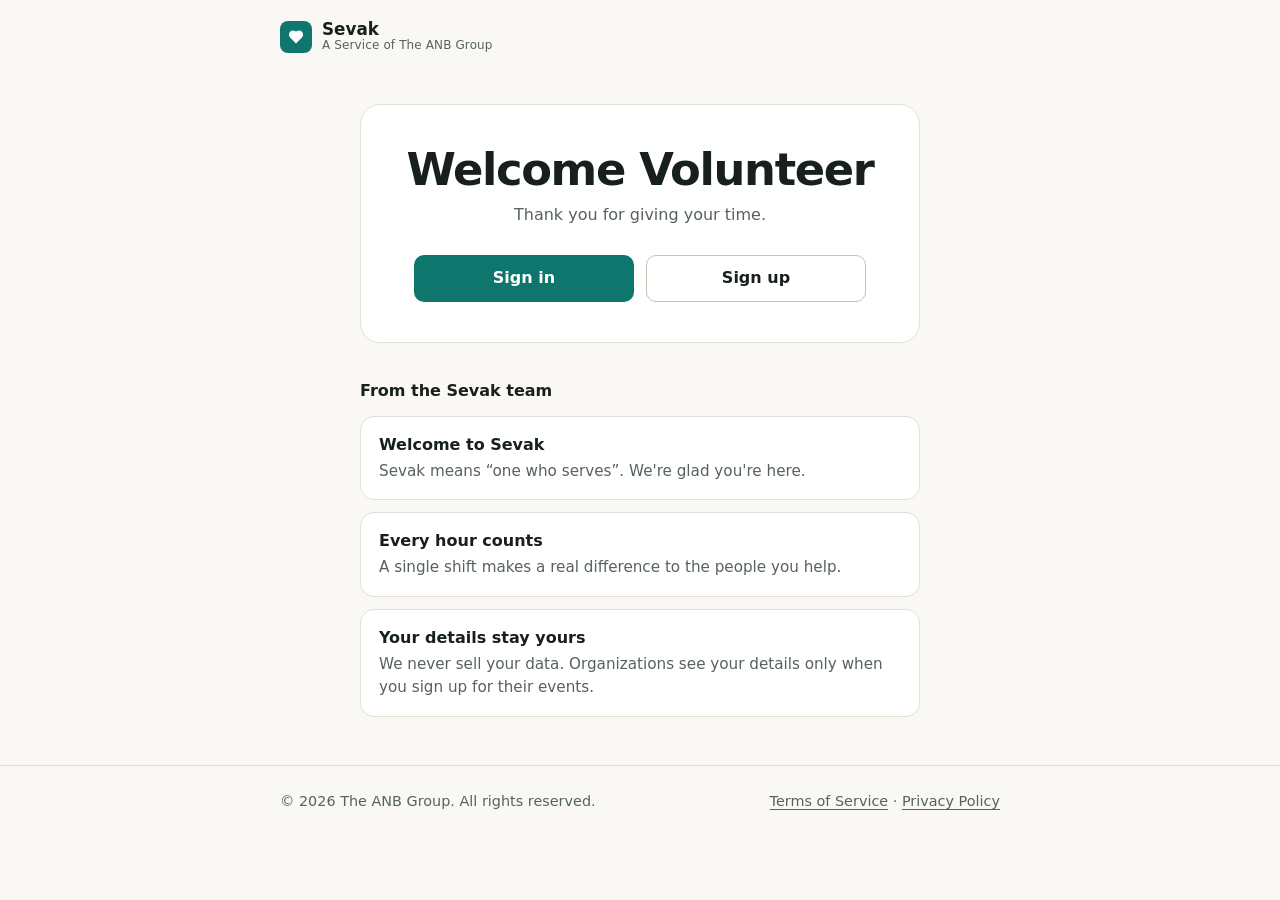
==== index.html @ 50368ede "Replace landing page with a simple Welcome Volunteer page Sign in and Sign up buttons plus a short f" ====
<!doctype html>
<html lang="en">
<head>
  <meta charset="utf-8">
  <meta name="viewport" content="width=device-width, initial-scale=1">
  <title>Sevak · Welcome Volunteer</title>
  <meta name="description" content="Sevak, a service of The ANB Group. Sign in or sign up to volunteer.">
  <meta name="color-scheme" content="light dark">
  <meta property="og:type" content="website">
  <meta property="og:title" content="Sevak · Welcome Volunteer">
  <meta property="og:description" content="Sign in or sign up to volunteer.">
  <link rel="icon" href="data:image/svg+xml,%3Csvg xmlns='http://www.w3.org/2000/svg' viewBox='0 0 24 24'%3E%3Crect width='24' height='24' rx='6' fill='%230f766e'/%3E%3Cg fill='%23fff' transform='translate(12 12) scale(.78) translate(-12 -12.4)'%3E%3Crect x='8' y='9' width='8' height='8' transform='rotate(45 12 13)'/%3E%3Ccircle cx='9.17' cy='10.17' r='4'/%3E%3Ccircle cx='14.83' cy='10.17' r='4'/%3E%3C/g%3E%3C/svg%3E">
  <link rel="stylesheet" href="app/app.css">
  <style>
    .welcome { width: min(560px, 100%); margin: 24px auto 0; }
    .welcome-sign {
      padding: 40px 28px;
      border: 1px solid var(--border);
      border-radius: 20px;
      background: var(--surface);
      text-align: center;
    }
    .welcome-sign h1 { margin: 0 0 8px; font-size: clamp(2rem, 7vw, 2.8rem); letter-spacing: -0.03em; line-height: 1.1; }
    .welcome-sign p { margin: 0 0 28px; color: var(--muted); }
    .welcome-actions { display: flex; flex-wrap: wrap; justify-content: center; gap: 12px; }
    .welcome-actions .btn { flex: 1 1 160px; max-width: 220px; text-decoration: none; }

    .feed { margin: 36px 0 8px; }
    .feed h2 { margin: 0 0 12px; font-size: 1rem; }
    .feed ul { margin: 0; padding: 0; list-style: none; display: grid; gap: 12px; }
    .feed li { padding: 16px 18px; border: 1px solid var(--border); border-radius: 14px; background: var(--surface); }
    .feed strong { display: block; margin-bottom: 2px; }
    .feed p { margin: 0; color: var(--muted); font-size: 0.95rem; }

    @media (max-width: 480px) {
      .welcome { margin-top: 8px; }
      .welcome-sign { padding: 32px 20px; }
      .welcome-actions .btn { max-width: none; }
    }
  </style>
</head>
<body>
  <header class="site-header">
    <div class="container">
      <span class="brand">
        <svg viewBox="0 0 24 24" aria-hidden="true">
          <rect width="24" height="24" rx="6" fill="#0f766e"/>
          <g fill="#fff" transform="translate(12 12) scale(.78) translate(-12 -12.4)">
            <rect x="8" y="9" width="8" height="8" transform="rotate(45 12 13)"/>
            <circle cx="9.17" cy="10.17" r="4"/>
            <circle cx="14.83" cy="10.17" r="4"/>
          </g>
        </svg>
        <span class="brand-text"><span class="brand-name">Sevak</span><span class="brand-tagline">A Service of The ANB Group</span></span>
      </span>
    </div>
  </header>

  <main class="container">
    <div class="welcome">
      <section class="welcome-sign" aria-labelledby="welcome-title">
        <h1 id="welcome-title">Welcome Volunteer</h1>
        <p>Thank you for giving your time.</p>
        <div class="welcome-actions">
          <a class="btn btn-primary" href="app/signin.html">Sign in</a>
          <a class="btn btn-secondary" href="app/profile.html">Sign up</a>
        </div>
      </section>

      <section class="feed" aria-labelledby="feed-title">
        <h2 id="feed-title">From the Sevak team</h2>
        <ul>
          <li>
            <strong>Welcome to Sevak</strong>
            <p>Sevak means “one who serves”. We're glad you're here.</p>
          </li>
          <li>
            <strong>Every hour counts</strong>
            <p>A single shift makes a real difference to the people you help.</p>
          </li>
          <li>
            <strong>Your details stay yours</strong>
            <p>We never sell your data. Organizations see your details only when you sign up for their events.</p>
          </li>
        </ul>
      </section>
    </div>
  </main>

  <footer class="site-footer">
    <div class="container">
      <span>© 2026 The ANB Group. All rights reserved.</span>
      <span><a href="terms.html">Terms of Service</a> · <a href="privacy.html">Privacy Policy</a></span>
    </div>
  </footer>
</body>
</html>
---- app/app.css ----
/* Shared styles for the Sevak front-end prototype. */

:root {
  --bg: #faf8f4;
  --surface: #ffffff;
  --text: #17201e;
  --muted: #56625e;
  --border: #e5e0d6;
  --input-border: #c9c2b5;
  --primary: #0f766e;
  --primary-hover: #0b5f59;
  --on-primary: #ffffff;
  --primary-soft: #e3f2ef;
  --accent: #b45309;
  --accent-soft: #fcefd9;
  --danger: #b42318;
  --danger-soft: #fdecea;
  --focus: rgba(15, 118, 110, 0.35);
  --viz-required: #86b6ef;
  --viz-enrolled: #256abf;
  --status-warning: #fab219;
  --viz-grid: #e1e0d9;
}
@media (prefers-color-scheme: dark) {
  :root:not([data-theme="light"]) {
    --bg: #0e1412;
    --surface: #151d1b;
    --text: #e8eeec;
    --muted: #9fb0ab;
    --border: #26322f;
    --input-border: #3a4844;
    --primary: #2dd4bf;
    --primary-hover: #5eead4;
    --on-primary: #04201d;
    --primary-soft: #12302c;
    --accent: #fbbf24;
    --accent-soft: #2c2312;
    --danger: #f97066;
    --danger-soft: #3a1714;
    --focus: rgba(45, 212, 191, 0.35);
    --viz-required: #184f95;
    --viz-enrolled: #5598e7;
    --status-warning: #fab219;
    --viz-grid: #2c2c2a;
  }
}
:root[data-theme="dark"] {
  --bg: #0e1412;
  --surface: #151d1b;
  --text: #e8eeec;
  --muted: #9fb0ab;
  --border: #26322f;
  --input-border: #3a4844;
  --primary: #2dd4bf;
  --primary-hover: #5eead4;
  --on-primary: #04201d;
  --primary-soft: #12302c;
  --accent: #fbbf24;
  --accent-soft: #2c2312;
  --danger: #f97066;
  --danger-soft: #3a1714;
  --focus: rgba(45, 212, 191, 0.35);
  --viz-required: #184f95;
  --viz-enrolled: #5598e7;
  --status-warning: #fab219;
  --viz-grid: #2c2c2a;
}

*, *::before, *::after { box-sizing: border-box; }

html { -webkit-text-size-adjust: 100%; }

body {
  margin: 0;
  font-family: ui-sans-serif, system-ui, -apple-system, "Segoe UI", Roboto, "Helvetica Neue", Arial, sans-serif;
  line-height: 1.55;
  color: var(--text);
  background: var(--bg);
  -webkit-font-smoothing: antialiased;
}

[hidden] { display: none !important; }

.container { width: min(720px, 100% - 32px); margin-inline: auto; }

/* Header and footer */
.site-header { padding-block: 20px; }
.header-row { display: flex; flex-wrap: wrap; align-items: center; justify-content: space-between; gap: 12px 20px; }
.app-nav { display: flex; flex-wrap: wrap; gap: 4px; }
.app-nav a {
  padding: 8px 12px;
  border-radius: 10px;
  color: var(--muted);
  font-weight: 600;
  font-size: 0.92rem;
  text-decoration: none;
}
.app-nav a:hover { color: var(--text); background: var(--surface); }
.app-nav a[aria-current="page"] { color: var(--primary); background: var(--primary-soft); }
.brand {
  display: inline-flex;
  align-items: center;
  gap: 10px;
  font-weight: 700;
  font-size: 1.05rem;
  color: inherit;
  text-decoration: none;
}
.brand svg { width: 32px; height: 32px; flex: none; }
.brand-text { display: flex; flex-direction: column; line-height: 1.15; }
.brand-name { font-weight: 700; font-size: 1.05rem; }
.brand-tagline { font-weight: 500; font-size: 0.75rem; color: var(--muted); letter-spacing: 0.01em; }

.site-footer {
  margin-top: 48px;
  padding-block: 24px 40px;
  border-top: 1px solid var(--border);
  color: var(--muted);
  font-size: 0.9rem;
}
.site-footer .container { display: flex; flex-wrap: wrap; justify-content: space-between; gap: 8px 24px; }
.site-footer a { color: inherit; text-underline-offset: 3px; }
.site-footer a:hover { color: var(--text); }

a { color: var(--primary); text-underline-offset: 3px; }

/* Page heading */
.page-title { margin: 8px 0 4px; font-size: clamp(1.9rem, 5vw, 2.4rem); letter-spacing: -0.03em; line-height: 1.1; }
.page-intro { margin: 0 0 24px; color: var(--muted); max-width: 60ch; }

/* Notices */
.banner, .notice {
  padding: 12px 16px;
  border-radius: 12px;
  font-size: 0.92rem;
}
.banner { margin-bottom: 20px; background: var(--accent-soft); color: var(--text); }
.banner strong { color: var(--accent); }
.notice { background: var(--primary-soft); }
.notice-warn { background: var(--accent-soft); }
.notice p { margin: 0; }
.notice p + p { margin-top: 8px; }

/* Form sections */
.section {
  margin: 0 0 16px;
  padding: 24px;
  background: var(--surface);
  border: 1px solid var(--border);
  border-radius: 16px;
  min-width: 0;
}
.section > legend, .section-title {
  float: left;
  width: 100%;
  margin: 0 0 4px;
  padding: 0;
  font-size: 1.1rem;
  font-weight: 700;
  letter-spacing: -0.01em;
}
.section > legend + * { clear: both; }
.section-help { margin: 0 0 16px; color: var(--muted); font-size: 0.92rem; }

.grid { display: grid; grid-template-columns: repeat(2, minmax(0, 1fr)); gap: 16px; }
.grid .span-2 { grid-column: 1 / -1; }
.stack { display: grid; gap: 16px; }

.field { display: grid; grid-template-columns: minmax(0, 1fr); gap: 6px; min-width: 0; align-content: start; }
.field label, .label { font-weight: 600; font-size: 0.92rem; }
.optional { font-weight: 400; color: var(--muted); }
.hint { margin: 0; font-size: 0.85rem; color: var(--muted); }
.error { margin: 0; font-size: 0.85rem; color: var(--danger); font-weight: 600; }
.error:empty { display: none; }

input[type="text"], input[type="email"], input[type="tel"], input[type="url"], input[type="date"], select, textarea {
  width: 100%;
  min-height: 44px;
  padding: 10px 12px;
  font: inherit;
  color: var(--text);
  background: var(--surface);
  border: 1px solid var(--input-border);
  border-radius: 10px;
}
input:focus-visible, select:focus-visible, textarea:focus-visible, button:focus-visible, .choice input:focus-visible + span {
  outline: none;
  box-shadow: 0 0 0 3px var(--focus);
  border-color: var(--primary);
}
[aria-invalid="true"] { border-color: var(--danger) !important; }

textarea { min-height: 140px; resize: vertical; line-height: 1.5; }
.field-footer { display: flex; justify-content: space-between; gap: 12px; }
.counter { margin: 0; margin-left: auto; font-size: 0.82rem; color: var(--muted); white-space: nowrap; }

/* International phone numbers */
.phone-group { display: flex; flex-wrap: wrap; gap: 8px; }
.phone-group select { flex: 1 1 12rem; width: auto; min-width: 0; }
.phone-number { flex: 1 1 11rem; display: flex; min-width: 0; }
.phone-prefix {
  display: inline-flex;
  align-items: center;
  padding: 0 10px;
  border: 1px solid var(--input-border);
  border-right: 0;
  border-radius: 10px 0 0 10px;
  background: var(--bg);
  color: var(--muted);
  font-variant-numeric: tabular-nums;
}
.phone-number input { border-radius: 0 10px 10px 0; min-width: 0; }
.whatsapp { display: flex; flex-wrap: wrap; align-items: center; gap: 4px 14px; font-size: 0.88rem; }
.field .whatsapp label { display: inline-flex; align-items: center; gap: 8px; font-weight: 400; font-size: 0.88rem; cursor: pointer; }
.whatsapp input { width: 18px; height: 18px; margin: 0; accent-color: var(--primary); }
.whatsapp a { font-weight: 600; word-break: break-all; }

/* Link that opens what was typed in a URL field */
.open-link { justify-self: start; max-width: 100%; font-size: 0.9rem; font-weight: 600; overflow-wrap: anywhere; }
.open-link::after { content: " ↗"; }

/* Fill-from-website row */
.fill-row { display: flex; flex-wrap: wrap; align-items: center; gap: 8px 12px; }
.btn-small { min-height: 36px; padding: 6px 14px; font-size: 0.9rem; }
.btn-secondary:disabled { opacity: 0.5; cursor: not-allowed; border-color: var(--input-border); }
.filled { box-shadow: 0 0 0 2px var(--accent-soft); border-color: var(--accent) !important; }

/* Radio cards */
.choices { display: grid; grid-template-columns: repeat(2, 1fr); gap: 10px; }
.choices-wide { grid-template-columns: 1fr; }
.choice { position: relative; display: block; cursor: pointer; }
.choice input { position: absolute; opacity: 0; inset: 0; margin: 0; cursor: pointer; }
.choice > span {
  display: block;
  height: 100%;
  padding: 12px 14px;
  border: 1px solid var(--input-border);
  border-radius: 12px;
  background: var(--surface);
}
.choice strong { display: block; font-size: 0.95rem; }
.choice small { display: block; color: var(--muted); font-size: 0.82rem; }
.choice input:focus-visible + span { box-shadow: 0 0 0 3px var(--focus); }
.choice input:checked + span { border-color: var(--primary); background: var(--primary-soft); box-shadow: inset 0 0 0 1px var(--primary); }

/* Buttons */
.btn {
  display: inline-flex;
  align-items: center;
  justify-content: center;
  gap: 8px;
  min-height: 44px;
  padding: 10px 18px;
  font: inherit;
  font-weight: 650;
  border-radius: 10px;
  border: 1px solid transparent;
  cursor: pointer;
}
a.btn { text-decoration: none; }
.btn-primary { background: var(--primary); color: var(--on-primary); }
.btn-primary:hover { background: var(--primary-hover); }
.btn-primary:disabled { opacity: 0.5; cursor: not-allowed; }
.btn-secondary { background: var(--surface); color: var(--text); border-color: var(--input-border); }
.btn-secondary:hover { border-color: var(--primary); }
.btn-link { min-height: 0; padding: 4px 0; background: none; color: var(--primary); text-decoration: underline; text-underline-offset: 3px; }
.btn-danger-link { min-height: 0; padding: 4px 0; background: none; color: var(--danger); text-decoration: underline; text-underline-offset: 3px; }

/* Repeating rows (affiliations) */
.rows { display: grid; gap: 12px; margin-bottom: 12px; }
.row { display: grid; grid-template-columns: 220px 1fr auto; gap: 10px; align-items: end; }
.row .remove { min-height: 44px; }
.row-org { grid-template-columns: 1fr 200px auto; }

/* Team member cards */
.member {
  padding: 16px;
  border: 1px solid var(--border);
  border-radius: 12px;
}
.member-head { display: flex; justify-content: space-between; align-items: center; gap: 12px; margin-bottom: 12px; }
.member-head h3 { margin: 0; font-size: 0.95rem; }

/* Events */
.breadcrumb { margin: 0 0 4px; font-size: 0.92rem; }
.breadcrumb a { text-decoration: none; font-weight: 600; }
.breadcrumb a:hover { text-decoration: underline; }
.summary { margin: 0 0 12px; font-size: 0.9rem; font-weight: 600; color: var(--primary); }
.role-card .grid { margin-bottom: 4px; }
.shifts-title { margin: 16px 0 8px; font-size: 0.85rem; letter-spacing: 0.06em; text-transform: uppercase; color: var(--muted); }
.shift-list { display: grid; gap: 10px; }
.shift-row {
  display: grid;
  grid-template-columns: minmax(9.25rem, 1.2fr) minmax(8.75rem, 1fr) minmax(8.75rem, 1fr) minmax(4rem, 0.6fr) auto;
  gap: 10px;
  align-items: start;
  padding: 12px;
  border-radius: 10px;
  background: var(--bg);
}
.shift-row .remove-shift { margin-top: 27px; min-height: 44px; min-width: 44px; padding: 10px 12px; }
.shift-row .remove-label { display: none; }
.shift-row select { padding-left: 8px; padding-right: 2px; }
input[type="time"], input[type="number"] {
  width: 100%;
  min-height: 44px;
  padding: 10px 6px 10px 10px;
  font: inherit;
  color: var(--text);
  background: var(--surface);
  border: 1px solid var(--input-border);
  border-radius: 10px;
}

.section-head { display: flex; flex-wrap: wrap; justify-content: space-between; align-items: center; gap: 12px; }
.section-head .section-title { float: none; width: auto; margin: 0; }
.event-list { display: grid; gap: 10px; margin: 16px 0 0; padding: 0; list-style: none; }
.event-item {
  display: grid;
  grid-template-columns: minmax(0, 1fr) auto;
  gap: 4px 16px;
  align-items: center;
  padding: 14px 16px;
  border: 1px solid var(--border);
  border-radius: 12px;
}
.event-item h3 { margin: 0; font-size: 1rem; }
.event-item h3 a { color: inherit; text-decoration: none; }
.event-item h3 a:hover { text-decoration: underline; }
.event-meta { margin: 0; font-size: 0.88rem; color: var(--muted); }
.badges { display: flex; flex-wrap: wrap; gap: 6px; }
.badge {
  display: inline-block;
  padding: 2px 10px;
  border-radius: 999px;
  font-size: 0.78rem;
  font-weight: 650;
  background: var(--bg);
  color: var(--muted);
  border: 1px solid var(--border);
}
.badge-published { background: var(--primary-soft); color: var(--primary); border-color: transparent; }
.badge-draft { background: var(--accent-soft); color: var(--accent); border-color: transparent; }
.empty { margin: 16px 0 0; color: var(--muted); }
.main-group {
  margin-top: 16px;
  padding: 16px;
  border: 1px solid var(--border);
  border-radius: 14px;
  background: var(--bg);
}
.main-head { display: flex; flex-wrap: wrap; justify-content: space-between; align-items: center; gap: 8px 12px; }
.main-head h3 { margin: 0; font-size: 1.05rem; }
.main-head h3 a { color: inherit; text-decoration: none; }
.main-head h3 a:hover { text-decoration: underline; }
.sub-list { margin-top: 12px; padding-left: 14px; border-left: 3px solid var(--primary-soft); }
.sub-list .event-item { background: var(--surface); }
.main-group .empty { margin-top: 8px; font-size: 0.9rem; }
.list-heading { margin: 24px 0 0; font-size: 0.85rem; letter-spacing: 0.06em; text-transform: uppercase; color: var(--muted); }

/* Organization switcher */
.org-switcher { display: flex; flex-wrap: wrap; align-items: center; gap: 8px 12px; margin: 0 0 16px; }
.org-switcher label { font-weight: 650; font-size: 0.9rem; color: var(--muted); }
.org-switcher select { width: auto; min-width: 0; max-width: 100%; flex: 0 1 20rem; min-height: 40px; padding: 6px 10px; font-weight: 600; }

/* Organization context header */
.org-context {
  display: grid;
  grid-template-columns: auto minmax(0, 1fr) auto;
  align-items: center;
  gap: 12px 16px;
  margin: 0 0 20px;
  padding: 16px 20px;
  background: var(--surface);
  border: 1px solid var(--border);
  border-radius: 16px;
}
.org-avatar {
  display: grid;
  place-items: center;
  width: 48px;
  height: 48px;
  border-radius: 12px;
  background: var(--primary-soft);
  color: var(--primary);
  font-weight: 800;
  letter-spacing: 0.02em;
}
.org-context-text p { margin: 0; }
.org-eyebrow { font-size: 0.72rem; font-weight: 700; letter-spacing: 0.08em; text-transform: uppercase; color: var(--muted); }
.org-name { font-size: 1.2rem; font-weight: 750; letter-spacing: -0.01em; line-height: 1.25; overflow-wrap: anywhere; }
.org-details { font-size: 0.88rem; color: var(--muted); }
.org-context-side { display: grid; justify-items: end; gap: 6px; }
.org-links { display: flex; flex-wrap: wrap; gap: 4px 14px; font-size: 0.88rem; font-weight: 600; }

/* Tabs */
.sr-only {
  position: absolute;
  width: 1px;
  height: 1px;
  padding: 0;
  margin: -1px;
  overflow: hidden;
  clip: rect(0, 0, 0, 0);
  white-space: nowrap;
  border: 0;
}
.tabs {
  display: flex;
  gap: 4px;
  margin: 0 0 16px;
  padding: 4px;
  overflow-x: auto;
  background: var(--surface);
  border: 1px solid var(--border);
  border-radius: 14px;
  scrollbar-width: thin;
}
.tab {
  position: relative;
  flex: 1 0 auto;
  min-height: 42px;
  padding: 8px 16px;
  font: inherit;
  font-weight: 650;
  font-size: 0.95rem;
  color: var(--muted);
  background: none;
  border: 0;
  border-radius: 10px;
  cursor: pointer;
  white-space: nowrap;
}
.tab:hover { color: var(--text); background: var(--bg); }
.tab[aria-selected="true"] { color: var(--primary); background: var(--primary-soft); }
.tab:focus-visible { outline: none; box-shadow: 0 0 0 3px var(--focus); }
.tab-dot {
  display: none;
  position: absolute;
  top: 8px;
  right: 6px;
  width: 8px;
  height: 8px;
  border-radius: 50%;
  background: var(--danger);
}
.tab.has-error .tab-dot { display: block; }
.tab-panel.is-hidden { display: none; }
.panel-next { display: flex; justify-content: flex-end; margin-top: 20px; }

/* Dashboard */
.filter-row { display: flex; flex-wrap: wrap; gap: 12px 16px; margin: 0 0 16px; }
.filter-row .field { flex: 0 1 14rem; }
.filter-row select { min-height: 40px; padding: 6px 10px; }

.kpi-row { display: grid; grid-template-columns: repeat(4, minmax(0, 1fr)); gap: 12px; margin-bottom: 12px; }
.kpi { padding: 16px; background: var(--surface); border: 1px solid var(--border); border-radius: 14px; }
.kpi-label { margin: 0; font-size: 0.85rem; color: var(--muted); }
.kpi-value { margin: 4px 0 0; font-size: 1.9rem; font-weight: 650; letter-spacing: -0.02em; line-height: 1.1; }

.fill-card { padding: 16px 20px; }
.fill-head { display: flex; flex-wrap: wrap; justify-content: space-between; align-items: baseline; gap: 4px 12px; margin-bottom: 8px; }
.fill-value { margin: 0; font-size: 1.3rem; font-weight: 650; }
.fill-note { font-size: 0.88rem; font-weight: 400; color: var(--muted); }

/* A meter: the track is the number required, the fill the number enrolled.
   Same hue, two steps; 4px rounded data end, square at the baseline, and a
   2px surface gap where the fill meets the track. */
.meter {
  position: relative;
  display: block;
  height: 14px;
  background: var(--viz-required);
  border-radius: 0 4px 4px 0;
  overflow: hidden;
}
.meter-fill {
  display: block;
  height: 100%;
  background: var(--viz-enrolled);
  border-radius: 0 4px 4px 0;
  box-shadow: 2px 0 0 var(--surface);
}
.meter.bar { height: 16px; flex: 1 1 auto; cursor: default; }
.meter.bar:focus-visible { outline: none; box-shadow: 0 0 0 3px var(--focus); }
.meter.bar-small { height: 8px; }

.view-toggle { display: inline-flex; padding: 3px; background: var(--bg); border: 1px solid var(--border); border-radius: 10px; }
.view-btn { min-height: 32px; padding: 4px 12px; font: inherit; font-size: 0.88rem; font-weight: 600; color: var(--muted); background: none; border: 0; border-radius: 8px; cursor: pointer; }
.view-btn[aria-pressed="true"] { color: var(--text); background: var(--surface); box-shadow: 0 1px 2px rgba(0, 0, 0, 0.08); }
.view-btn:focus-visible { outline: none; box-shadow: 0 0 0 3px var(--focus); }

.legend { display: flex; flex-wrap: wrap; gap: 4px 16px; margin: 10px 0 4px; font-size: 0.85rem; color: var(--muted); }
.legend span { display: inline-flex; align-items: center; gap: 6px; }
.swatch { display: inline-block; width: 14px; height: 10px; border-radius: 0 3px 3px 0; }
.swatch-enrolled { background: var(--viz-enrolled); }
.swatch-required { background: var(--viz-required); }

.bars { margin: 8px 0 0; padding: 0; list-style: none; }
.bar-row { padding: 14px 0; border-top: 1px solid var(--viz-grid); }
.bar-row:first-child { border-top: 0; }
.bar-head { display: flex; flex-wrap: wrap; justify-content: space-between; align-items: flex-start; gap: 6px 12px; margin-bottom: 8px; }
.bar-parent { margin: 0; font-size: 0.75rem; font-weight: 700; letter-spacing: 0.06em; text-transform: uppercase; color: var(--muted); }
.bar-title { font-weight: 650; color: var(--text); text-decoration: none; }
.bar-title:hover { text-decoration: underline; }
.bar-line { display: flex; align-items: center; gap: 12px; }
.bar-value { flex: none; min-width: 7.5rem; font-size: 0.88rem; color: var(--text); font-variant-numeric: tabular-nums; }

.status-badge { display: inline-flex; align-items: center; gap: 6px; font-size: 0.82rem; font-weight: 650; color: var(--text); white-space: nowrap; }
.status-icon {
  display: inline-grid;
  place-items: center;
  width: 16px;
  height: 16px;
  border-radius: 50%;
  background: var(--status-warning);
  color: #3a2a00;
  font-size: 0.72rem;
  font-weight: 800;
}

.shift-details { margin-top: 8px; font-size: 0.88rem; }
.shift-details summary { cursor: pointer; color: var(--muted); font-weight: 600; }
.shift-bars { display: grid; gap: 8px; margin: 10px 0 0; padding: 0 0 0 4px; list-style: none; }
.shift-bars li { display: grid; grid-template-columns: minmax(0, 1fr) minmax(6rem, 0.8fr) auto; align-items: center; gap: 12px; }
.shift-label { color: var(--muted); overflow-wrap: anywhere; }
.shift-bars .bar-value { min-width: 3.5rem; text-align: right; }

.chart-card { position: relative; }
.tooltip {
  position: absolute;
  z-index: 5;
  display: grid;
  gap: 2px;
  padding: 8px 10px;
  max-width: 16rem;
  font-size: 0.85rem;
  color: var(--text);
  background: var(--surface);
  border: 1px solid var(--border);
  border-radius: 10px;
  box-shadow: 0 6px 20px rgba(0, 0, 0, 0.15);
  pointer-events: none;
}
.tooltip strong { font-size: 0.95rem; }
.tooltip span { color: var(--muted); }

.table-wrap { overflow-x: auto; margin-top: 8px; }
.data-table { width: 100%; border-collapse: collapse; font-size: 0.92rem; }
.data-table th, .data-table td { padding: 10px 8px; text-align: left; border-bottom: 1px solid var(--viz-grid); }
.data-table thead th { font-size: 0.8rem; color: var(--muted); font-weight: 650; }
.data-table tbody th { font-weight: 600; }
.data-table .num { text-align: right; font-variant-numeric: tabular-nums; white-space: nowrap; }

.sample-card { border-style: dashed; }

/* Volunteer sign-up */
.volunteer-link-row { display: flex; flex-wrap: wrap; align-items: baseline; gap: 4px 10px; margin: 0 0 12px; font-weight: 600; }
.volunteer-link-row .hint { font-weight: 400; }
.host-line { display: flex; flex-wrap: wrap; align-items: center; gap: 6px; margin: 8px 0 4px; color: var(--muted); }
.host-line strong { color: var(--text); }
.event-facts { display: grid; gap: 4px; margin: 4px 0 12px; padding: 0; list-style: none; color: var(--text); }
.event-facts li::before { content: "·"; margin-right: 8px; color: var(--muted); }
.event-description { margin: 0 0 20px; max-width: 65ch; white-space: pre-line; }
.day-group + .day-group { margin-top: 18px; }
.day-title { margin: 0 0 8px; font-size: 0.85rem; letter-spacing: 0.06em; text-transform: uppercase; color: var(--muted); }
.shift-choices { display: grid; gap: 8px; margin: 0; padding: 0; list-style: none; }
.shift-choice {
  display: grid;
  grid-template-columns: 22px minmax(0, 1fr) auto;
  align-items: start;
  gap: 12px;
  padding: 12px 14px;
  border: 1px solid var(--input-border);
  border-radius: 12px;
  cursor: pointer;
}
.shift-choice input { width: 20px; height: 20px; margin: 2px 0 0; accent-color: var(--primary); }
.shift-choice:has(input:checked) { border-color: var(--primary); background: var(--primary-soft); box-shadow: inset 0 0 0 1px var(--primary); }
.shift-choice:has(input:focus-visible) { box-shadow: 0 0 0 3px var(--focus); }
.shift-choice.is-full { cursor: not-allowed; opacity: 0.6; }
.shift-choice-text { display: grid; gap: 2px; }
.shift-choice-text strong { font-size: 0.98rem; }
.shift-time { font-size: 0.9rem; color: var(--text); }
.shift-desc { font-size: 0.85rem; color: var(--muted); }
.spots { font-size: 0.85rem; font-weight: 600; color: var(--muted); white-space: nowrap; }
.shift-choice:has(input:checked) .spots { color: var(--primary); }
#overlap-warning { margin-top: 12px; }

.confirm-head { display: flex; align-items: flex-start; gap: 16px; margin: 8px 0 20px; }
.confirm-icon {
  flex: none;
  display: grid;
  place-items: center;
  width: 48px;
  height: 48px;
  margin-top: 8px;
  border-radius: 50%;
  background: var(--primary);
  color: var(--on-primary);
  font-size: 1.5rem;
  font-weight: 800;
}
.my-shifts { display: grid; gap: 8px; margin: 0; padding: 0; list-style: none; }
.my-shift { display: flex; justify-content: space-between; align-items: center; gap: 12px; padding: 12px 14px; border: 1px solid var(--border); border-radius: 12px; }
.my-shift div { display: grid; gap: 2px; }
.my-shift.is-cancelled strong { text-decoration: line-through; color: var(--muted); }
.event-list .list-heading { display: grid; gap: 2px; margin-top: 20px; }
.event-list .list-heading .hint { text-transform: none; letter-spacing: 0; font-weight: 400; }

/* Save bar */
.save-bar {
  position: sticky;
  bottom: 0;
  display: flex;
  flex-wrap: wrap;
  align-items: center;
  justify-content: space-between;
  gap: 12px;
  margin-top: 8px;
  padding: 14px 0;
  background: var(--bg);
  border-top: 1px solid var(--border);
}
.status { margin: 0; font-size: 0.92rem; color: var(--primary); font-weight: 600; }

/* Shift rows need about 760px for one line; stack them below that. */
@media (max-width: 760px) {
  .shift-row { grid-template-columns: repeat(2, minmax(0, 1fr)); padding: 10px; gap: 8px; }
  .shift-row .field:first-child { grid-column: 1 / -1; }
  .shift-row input[type="time"] { padding-left: 8px; padding-right: 4px; }
  .shift-row .remove-shift { margin-top: 27px; }
  .shift-row .remove-shift span:first-child { display: none; }
  .shift-row .remove-label { display: inline; }
}

@media (max-width: 600px) {
  .section { padding: 20px 16px; }
  .grid, .choices { grid-template-columns: minmax(0, 1fr); }
  .grid .span-2 { grid-column: auto; }
  .row { grid-template-columns: 1fr; }
  .event-item { grid-template-columns: minmax(0, 1fr); }
  .app-nav { gap: 0; flex: 1 1 100%; flex-wrap: nowrap; }
  .app-nav a { padding: 6px 6px; font-size: 0.84rem; white-space: nowrap; }
  .kpi-row { grid-template-columns: repeat(2, minmax(0, 1fr)); }
  .shift-choice { grid-template-columns: 22px minmax(0, 1fr); }
  .shift-choice .spots { grid-column: 2; }
  .kpi-value { font-size: 1.6rem; }
  .bar-value { min-width: 0; }
  .shift-bars li { grid-template-columns: minmax(0, 1fr) auto; }
  .shift-bars .meter { grid-column: 1 / -1; grid-row: 2; }
  .tab { flex: 1 1 auto; padding: 8px 5px; font-size: 0.84rem; }
  .tabs { gap: 0; padding: 3px; }
  .org-context { grid-template-columns: auto minmax(0, 1fr); }
  .org-context-side { grid-column: 1 / -1; justify-items: start; }
}

/* Very narrow phones: one shift field per line so times aren't cut off. */
@media (max-width: 360px) {
  .shift-row { grid-template-columns: minmax(0, 1fr); }
  .shift-row .remove-shift { margin-top: 0; }
}

/* Very narrow phones: let the header menu wrap rather than overflow. */
@media (max-width: 365px) {
  .app-nav { flex-wrap: wrap; }
}
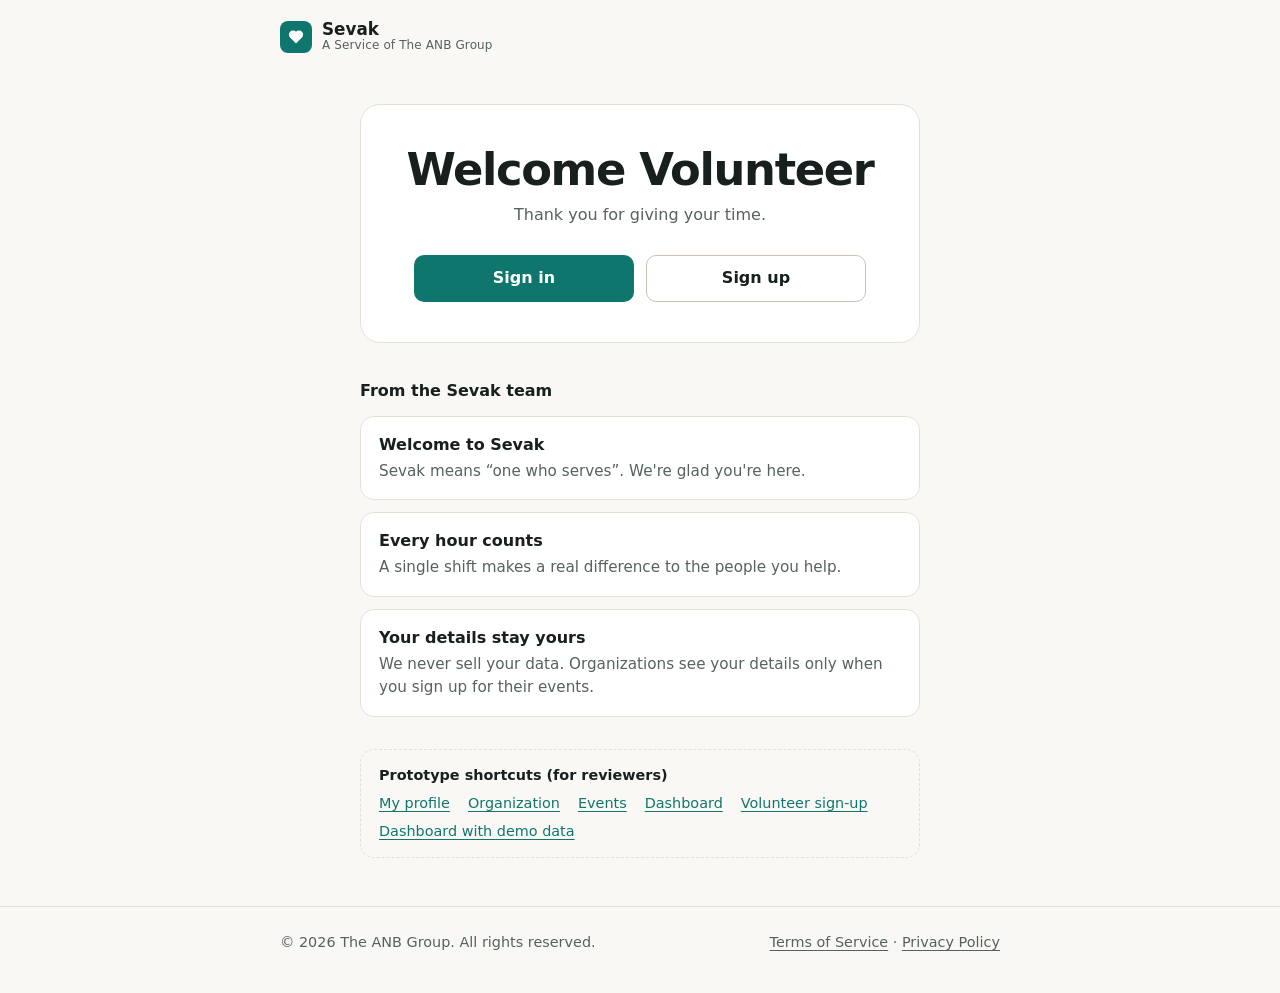
==== commit 61df78b0: "Add prototype shortcuts to the landing page for reviewers Co-Authored-By: Claude Opus 5.5 <noreply@a" ====
--- a/index.html
+++ b/index.html
@@ -31,6 +31,11 @@
     .feed li { padding: 16px 18px; border: 1px solid var(--border); border-radius: 14px; background: var(--surface); }
     .feed strong { display: block; margin-bottom: 2px; }
     .feed p { margin: 0; color: var(--muted); font-size: 0.95rem; }
+
+    .shortcuts { margin: 32px 0 8px; padding: 14px 18px; border: 1px dashed var(--border); border-radius: 14px; font-size: 0.9rem; color: var(--muted); }
+    .shortcuts h2 { margin: 0 0 6px; font-size: 0.9rem; color: var(--text); }
+    .shortcuts ul { margin: 0; padding: 0; list-style: none; display: flex; flex-wrap: wrap; gap: 6px 18px; }
+    .shortcuts a { color: var(--primary); text-underline-offset: 3px; }
 
     @media (max-width: 480px) {
       .welcome { margin-top: 8px; }
@@ -84,6 +89,17 @@
           </li>
         </ul>
       </section>
+      <nav class="shortcuts" aria-labelledby="shortcuts-title">
+        <h2 id="shortcuts-title">Prototype shortcuts (for reviewers)</h2>
+        <ul>
+          <li><a href="app/profile.html">My profile</a></li>
+          <li><a href="app/organization.html">Organization</a></li>
+          <li><a href="app/events.html">Events</a></li>
+          <li><a href="app/dashboard.html">Dashboard</a></li>
+          <li><a href="app/signup.html">Volunteer sign-up</a></li>
+          <li><a href="app/dashboard.html?demo=1">Dashboard with demo data</a></li>
+        </ul>
+      </nav>
     </div>
   </main>
 
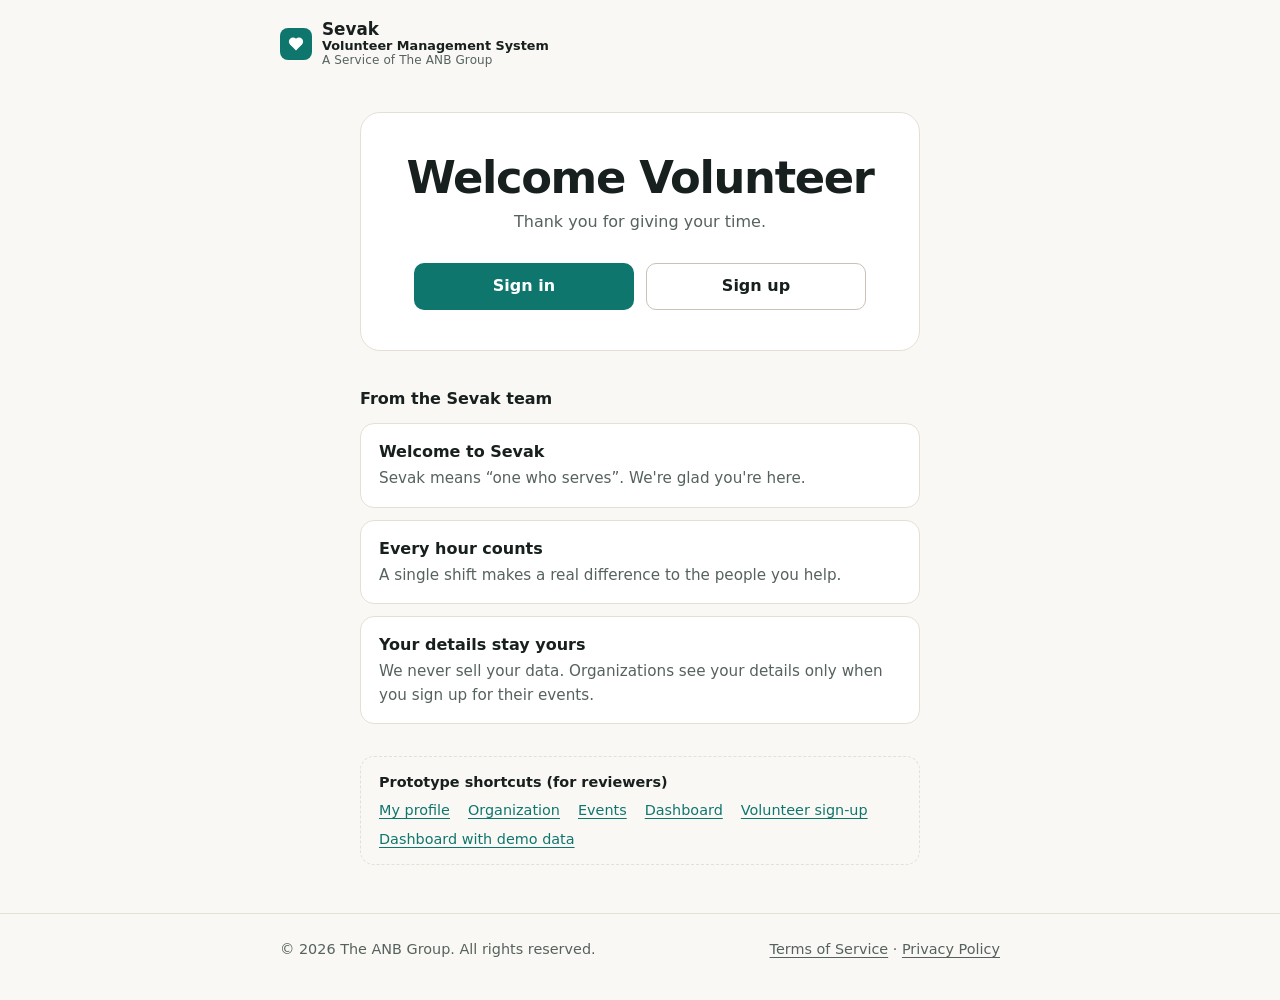
==== commit 446f4719: "Add "Volunteer Management System" under the Sevak title on every page Co-Authored-By: Claude Opus 5." ====
--- a/index.html
+++ b/index.html
@@ -56,7 +56,7 @@
             <circle cx="14.83" cy="10.17" r="4"/>
           </g>
         </svg>
-        <span class="brand-text"><span class="brand-name">Sevak</span><span class="brand-tagline">A Service of The ANB Group</span></span>
+        <span class="brand-text"><span class="brand-name">Sevak</span><span class="brand-subtitle">Volunteer Management System</span><span class="brand-tagline">A Service of The ANB Group</span></span>
       </span>
     </div>
   </header>
--- a/app/app.css
+++ b/app/app.css
@@ -109,6 +109,7 @@
 .brand svg { width: 32px; height: 32px; flex: none; }
 .brand-text { display: flex; flex-direction: column; line-height: 1.15; }
 .brand-name { font-weight: 700; font-size: 1.05rem; }
+.brand-subtitle { font-weight: 600; font-size: 0.8rem; }
 .brand-tagline { font-weight: 500; font-size: 0.75rem; color: var(--muted); letter-spacing: 0.01em; }
 
 .site-footer {
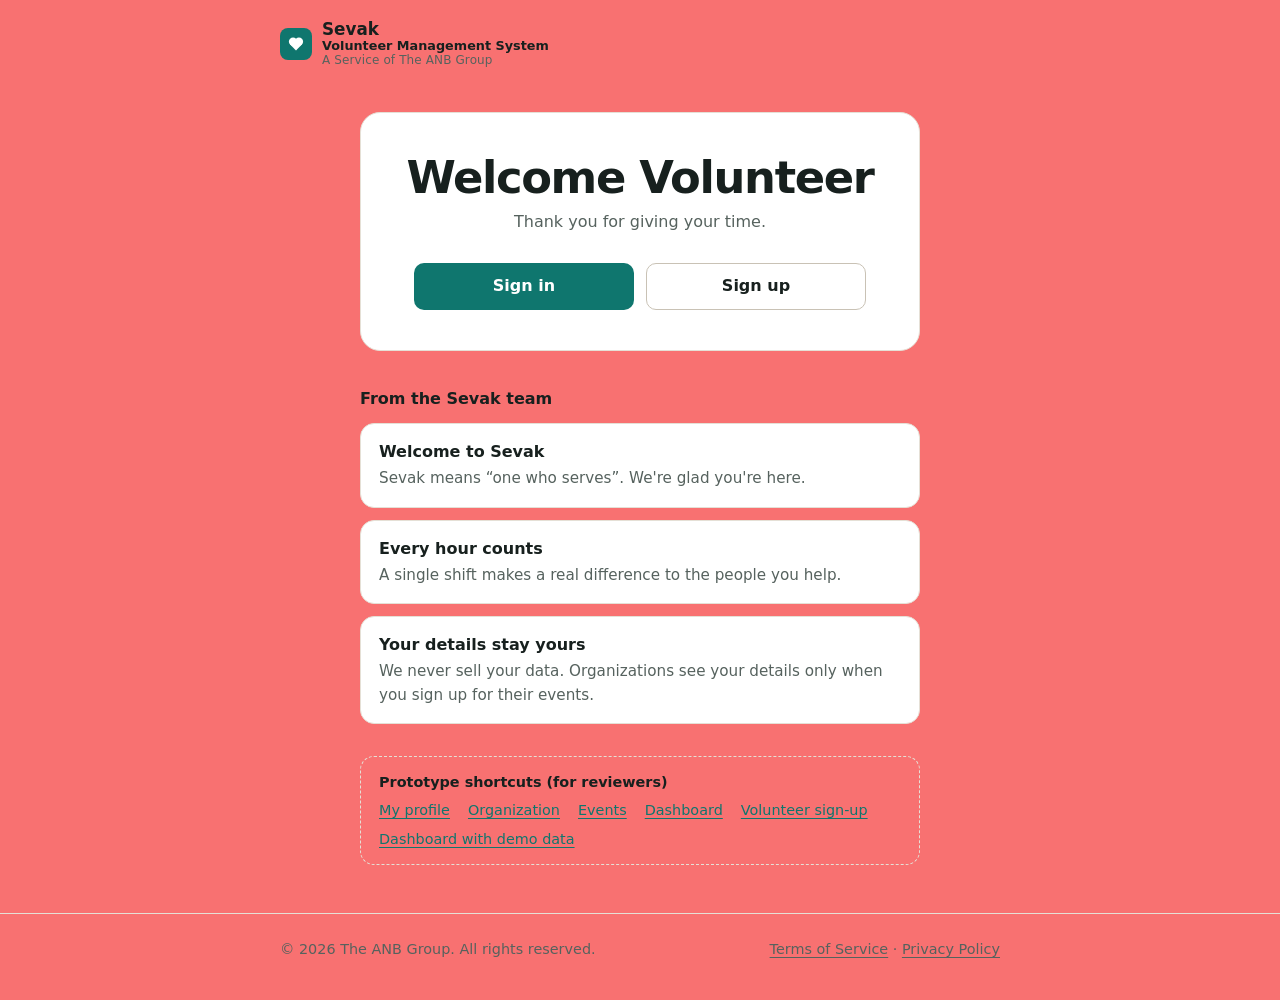
==== commit 08fc2bfd: "Limit the red background to the home page Reverts the shared --page-bg change in app.css, privacy.ht" ====
--- a/index.html
+++ b/index.html
@@ -10,8 +10,26 @@
   <meta property="og:title" content="Sevak · Welcome Volunteer">
   <meta property="og:description" content="Sign in or sign up to volunteer.">
   <link rel="icon" href="data:image/svg+xml,%3Csvg xmlns='http://www.w3.org/2000/svg' viewBox='0 0 24 24'%3E%3Crect width='24' height='24' rx='6' fill='%230f766e'/%3E%3Cg fill='%23fff' transform='translate(12 12) scale(.78) translate(-12 -12.4)'%3E%3Crect x='8' y='9' width='8' height='8' transform='rotate(45 12 13)'/%3E%3Ccircle cx='9.17' cy='10.17' r='4'/%3E%3Ccircle cx='14.83' cy='10.17' r='4'/%3E%3C/g%3E%3C/svg%3E">
+  <script>
+    // Registered and signed in (a profile saved in this browser, and not
+    // signed out): go straight to the volunteer opportunities.
+    (function () {
+      try {
+        var p = JSON.parse(localStorage.getItem("sevak.profile.v1") || "null");
+        var signedOut = localStorage.getItem("sevak.signedOut.v1") === "true";
+        if (p && p.email && !signedOut) location.replace("app/signup.html");
+      } catch (e) { /* storage blocked: show the welcome page */ }
+    })();
+  </script>
   <link rel="stylesheet" href="app/app.css">
   <style>
+    :root { --page-bg: #f87171; }
+    @media (prefers-color-scheme: dark) {
+      :root:not([data-theme="light"]) { --page-bg: #7f1d1d; }
+    }
+    :root[data-theme="dark"] { --page-bg: #7f1d1d; }
+    body { background: var(--page-bg); }
+
     .welcome { width: min(560px, 100%); margin: 24px auto 0; }
     .welcome-sign {
       padding: 40px 28px;
--- a/app/app.css
+++ b/app/app.css
@@ -86,7 +86,10 @@
 /* Header and footer */
 .site-header { padding-block: 20px; }
 .header-row { display: flex; flex-wrap: wrap; align-items: center; justify-content: space-between; gap: 12px 20px; }
-.app-nav { display: flex; flex-wrap: wrap; gap: 4px; }
+.app-nav { display: flex; flex-wrap: wrap; align-items: center; gap: 4px 12px; }
+.nav-group { display: flex; align-items: center; gap: 4px; }
+.nav-manage { padding-left: 12px; border-left: 1px solid var(--border); }
+.nav-label { margin-right: 2px; font-size: 0.72rem; font-weight: 700; letter-spacing: 0.06em; text-transform: uppercase; color: var(--muted); }
 .app-nav a {
   padding: 8px 12px;
   border-radius: 10px;
@@ -135,7 +138,11 @@
   border-radius: 12px;
   font-size: 0.92rem;
 }
-.banner { margin-bottom: 20px; background: var(--accent-soft); color: var(--text); }
+.banner { position: relative; margin-bottom: 20px; padding-right: 48px; background: var(--accent-soft); color: var(--text); }
+.banner[hidden] { display: none; }
+.banner-close { position: absolute; top: 50%; right: 8px; transform: translateY(-50%); width: 32px; height: 32px; border: 0; border-radius: 8px; background: none; color: var(--muted); font: inherit; cursor: pointer; }
+.banner-close:hover { background: var(--surface); color: var(--text); }
+.banner-close:focus-visible { outline: none; box-shadow: 0 0 0 3px var(--focus); }
 .banner strong { color: var(--accent); }
 .notice { background: var(--primary-soft); }
 .notice-warn { background: var(--accent-soft); }
@@ -342,6 +349,11 @@
 }
 .badge-published { background: var(--primary-soft); color: var(--primary); border-color: transparent; }
 .badge-draft { background: var(--accent-soft); color: var(--accent); border-color: transparent; }
+.badge-inactive { background: transparent; color: var(--muted); border-style: dashed; }
+.event-item.is-inactive h3 a { color: var(--muted); }
+.show-inactive { display: inline-flex; align-items: center; gap: 8px; margin-top: 12px; font-size: 0.9rem; color: var(--muted); cursor: pointer; }
+.show-inactive input { width: 18px; height: 18px; accent-color: var(--primary); }
+.inactive-note .btn { margin-top: 4px; }
 .empty { margin: 16px 0 0; color: var(--muted); }
 .main-group {
   margin-top: 16px;
@@ -609,6 +621,260 @@
 .event-list .list-heading { display: grid; gap: 2px; margin-top: 20px; }
 .event-list .list-heading .hint { text-transform: none; letter-spacing: 0; font-weight: 400; }
 
+/* Profile photo */
+.photo-field { position: relative; display: flex; flex-wrap: wrap; align-items: center; gap: 16px 20px; margin: 0 0 20px; padding: 16px; border: 1px dashed var(--input-border); border-radius: 14px; }
+.photo-field.is-dragover { border-color: var(--primary); background: var(--primary-soft); }
+.photo-frame { flex: none; width: 104px; height: 104px; border-radius: 50%; overflow: hidden; background: var(--primary-soft); color: var(--primary); display: grid; place-items: center; }
+.photo-img { width: 100%; height: 100%; object-fit: cover; }
+.photo-img[hidden], .photo-placeholder[hidden] { display: none; }
+.photo-placeholder svg { width: 56px; height: 56px; }
+.photo-body { flex: 1 1 240px; min-width: 0; display: grid; gap: 6px; }
+.photo-body .label { margin: 0; }
+.photo-buttons { display: flex; flex-wrap: wrap; align-items: center; gap: 8px 12px; margin-top: 4px; }
+.photo-status:empty { display: none; }
+.photo-drop-hint { position: absolute; inset: 0; display: none; place-items: center; border-radius: 14px; background: color-mix(in srgb, var(--primary-soft) 92%, transparent); color: var(--primary); font-weight: 700; pointer-events: none; }
+.photo-field.is-dragover .photo-drop-hint { display: grid; }
+
+.camera-dialog { width: min(440px, calc(100% - 32px)); padding: 20px; border: 1px solid var(--border); border-radius: 18px; background: var(--surface); color: var(--text); }
+.camera-dialog::backdrop { background: rgba(0, 0, 0, 0.55); }
+.camera-title { margin: 0 0 12px; font-size: 1.15rem; }
+.camera-frame { position: relative; aspect-ratio: 1; overflow: hidden; border-radius: 14px; background: #111; }
+.camera-video { width: 100%; height: 100%; object-fit: cover; transform: scaleX(-1); }
+.camera-guide { position: absolute; inset: 12%; border: 2px solid rgba(255, 255, 255, 0.7); border-radius: 50%; pointer-events: none; }
+.camera-message { position: absolute; inset: auto 12px 12px; margin: 0; padding: 8px 12px; border-radius: 10px; background: rgba(0, 0, 0, 0.7); color: #fff; font-size: 0.9rem; }
+.camera-message[hidden] { display: none; }
+.camera-actions { display: flex; flex-wrap: wrap; justify-content: flex-end; gap: 10px; margin-top: 16px; }
+
+@media (max-width: 480px) {
+  .photo-field { justify-content: center; text-align: center; }
+  .photo-buttons { justify-content: center; }
+  .camera-actions .btn { flex: 1 1 auto; }
+}
+
+/* Signed-in line on the volunteer pages */
+.signed-in { margin: 0 0 12px; font-size: 0.9rem; color: var(--muted); }
+.signed-in strong { color: var(--text); }
+.signed-in a { color: var(--primary); text-underline-offset: 3px; }
+.signed-in .btn-link { font: inherit; padding: 0; border: 0; cursor: pointer; }
+
+/* Volunteer opportunities: tabs, filter and my sign-ups */
+.tab-count { font-weight: 600; }
+.opp-filter { display: flex; flex-wrap: wrap; gap: 8px; margin: 0 0 12px; padding: 0; border: 0; min-width: 0; }
+.filter-chip { position: relative; cursor: pointer; }
+.filter-chip input { position: absolute; opacity: 0; inset: 0; margin: 0; cursor: pointer; }
+.filter-chip > span { display: inline-flex; align-items: center; gap: 4px; min-height: 40px; padding: 8px 14px; border: 1px solid var(--input-border); border-radius: 999px; background: var(--surface); font-weight: 600; font-size: 0.92rem; }
+.filter-chip .chip-count { font-weight: 400; color: var(--muted); }
+.filter-chip input:checked + span { border-color: var(--primary); background: var(--primary-soft); color: var(--primary); box-shadow: inset 0 0 0 1px var(--primary); }
+.filter-chip input:checked + span .chip-count { color: inherit; }
+.filter-chip input:focus-visible + span { box-shadow: 0 0 0 3px var(--focus); }
+.near-row { display: grid; gap: 6px; max-width: 420px; margin: 0 0 12px; }
+.near-row label { font-weight: 600; font-size: 0.92rem; }
+.empty-state p { margin: 0; }
+.empty-state p + p { margin-top: 8px; }
+.mine-heading { margin: 20px 0 8px; font-size: 0.85rem; text-transform: uppercase; letter-spacing: 0.06em; color: var(--muted); }
+#mine-groups > .mine-heading:first-child { margin-top: 4px; }
+.signup-shifts { display: grid; gap: 8px; margin: 8px 0 0; padding: 0; list-style: none; font-size: 0.92rem; }
+.my-signup.is-cancelled .signup-shifts { display: block; padding-left: 18px; list-style: disc; }
+
+/* Hours on My sign-ups */
+.signup-shift { padding-top: 8px; border-top: 1px dashed var(--border); }
+.signup-shift:first-child { padding-top: 0; border-top: 0; }
+.signup-shift:focus { outline: none; }
+.signup-shift:focus-visible { box-shadow: 0 0 0 3px var(--focus); border-radius: 6px; }
+.signup-shift-label { display: block; }
+.hours-row { display: flex; flex-wrap: wrap; align-items: center; gap: 6px 12px; margin-top: 6px; }
+.hours-row[hidden] { display: none; }
+.hours-row .btn-link { min-height: 32px; padding: 4px 0; font-size: 0.9rem; }
+.hours-ask { color: var(--accent); font-weight: 600; }
+.hours-done strong { color: var(--primary); }
+.hours-form { display: grid; gap: 10px; margin-top: 10px; padding: 12px; border: 1px solid var(--border); border-radius: 12px; background: var(--bg); }
+.hours-mode { display: flex; flex-wrap: wrap; gap: 8px; min-width: 0; margin: 0; padding: 0; border: 0; }
+.hours-mode legend { margin: 0 0 6px; padding: 0; font-size: 0.9rem; font-weight: 600; }
+.hours-fields { display: grid; grid-template-columns: repeat(2, minmax(0, 150px)); gap: 10px; }
+.hours-fields[hidden] { display: none; }
+.hours-error:empty { display: none; }
+.hours-actions { display: flex; flex-wrap: wrap; justify-content: flex-end; gap: 8px; }
+.hours-summary { display: flex; flex-wrap: wrap; align-items: baseline; justify-content: space-between; gap: 4px 16px; margin: 4px 0 8px; padding: 14px 16px; border: 1px solid var(--border); border-radius: 14px; background: var(--surface); }
+.hours-summary[hidden] { display: none; }
+.hours-total { display: flex; align-items: baseline; gap: 10px; margin: 0; }
+.hours-total-label { font-size: 0.8rem; font-weight: 700; letter-spacing: 0.05em; text-transform: uppercase; color: var(--muted); }
+.hours-total-value { font-size: 1.5rem; color: var(--primary); }
+.hours-sub { margin: 0; font-size: 0.9rem; color: var(--muted); }
+#mine-status:empty { display: none; }
+#mine-status { margin: 8px 0 0; }
+.signup-manage { display: inline-block; margin-top: 8px; font-size: 0.9rem; font-weight: 600; color: var(--primary); text-underline-offset: 3px; }
+.my-signup.is-cancelled h3, .my-signup.is-cancelled .signup-shifts { color: var(--muted); }
+.my-signup.is-cancelled .signup-shifts { text-decoration: line-through; }
+
+/* Way in to the Manage pages, team list on My profile */
+.way-in-doors { display: grid; grid-template-columns: repeat(2, minmax(0, 1fr)); gap: 16px; margin-top: 8px; }
+.way-in-door { margin: 0; display: grid; align-content: start; gap: 4px; }
+.way-in-door .section-title { float: none; }
+.way-in-door .btn { justify-self: start; margin-top: 4px; }
+.way-in-back { margin: 20px 0 0; }
+.way-in-back a, .team-doors a { color: var(--primary); text-underline-offset: 3px; }
+.team-notice { display: flex; flex-wrap: wrap; align-items: center; justify-content: space-between; gap: 8px 16px; margin-bottom: 16px; }
+.team-notice a { color: var(--primary); font-weight: 600; text-underline-offset: 3px; }
+.preview-note { display: inline; }
+.subhead { margin: 20px 0 8px; font-size: 1rem; }
+.team-list { display: grid; gap: 8px; margin: 0; padding: 0; list-style: none; }
+.team-list[hidden] { display: none; }
+.team-item { display: flex; flex-wrap: wrap; align-items: center; gap: 8px 14px; padding: 10px 14px; border: 1px solid var(--border); border-radius: 12px; }
+.team-item strong { flex: 1 1 auto; min-width: 0; overflow-wrap: anywhere; }
+.team-item a { color: var(--primary); font-weight: 600; text-underline-offset: 3px; }
+.team-doors { display: grid; gap: 6px; margin-top: 14px; }
+.team-doors p { margin: 0; }
+@media (max-width: 600px) {
+  .way-in-doors { grid-template-columns: minmax(0, 1fr); }
+}
+
+.account-line { margin: -12px 0 20px; font-size: 0.9rem; color: var(--muted); }
+.account-line strong { color: var(--text); }
+.account-line .btn-link { font: inherit; padding: 0; border: 0; cursor: pointer; }
+
+/* Volunteer pages: opportunities list */
+.back-link { display: inline-flex; align-items: center; min-height: 36px; margin: 0 0 8px; padding: 0; border: 0; background: none; font: inherit; font-weight: 600; font-size: 0.95rem; color: var(--primary); text-decoration: none; cursor: pointer; }
+.back-link:hover { text-decoration: underline; text-underline-offset: 3px; }
+.back-link:focus-visible { outline: none; box-shadow: 0 0 0 3px var(--focus); border-radius: 6px; }
+.opp-group { margin: 22px 0 8px; font-size: 0.8rem; font-weight: 700; letter-spacing: 0.06em; text-transform: uppercase; color: var(--muted); }
+.opp-group-hint { margin: -4px 0 8px; }
+.opp-list { display: grid; gap: 8px; margin: 0; padding: 0; list-style: none; }
+.opp-row { display: flex; align-items: center; justify-content: space-between; gap: 12px; padding: 12px 16px; border: 1px solid var(--border); border-radius: 12px; background: var(--surface); color: var(--text); text-decoration: none; }
+.opp-row:hover { border-color: var(--primary); }
+.opp-row:focus-visible { outline: none; box-shadow: 0 0 0 3px var(--focus); }
+.opp-text { min-width: 0; display: grid; gap: 2px; }
+.opp-title { margin: 0; font-size: 1rem; font-weight: 700; }
+.opp-meta, .opp-org { margin: 0; font-size: 0.88rem; color: var(--muted); }
+.opp-org { font-size: 0.8rem; }
+.opp-spots { flex: none; font-size: 0.85rem; font-weight: 700; color: var(--primary); white-space: nowrap; }
+.opp-spots.is-full { color: var(--muted); }
+
+/* Volunteer pages: one event */
+.event-head { margin-bottom: 8px; }
+.event-host { display: flex; flex-wrap: wrap; align-items: center; gap: 6px; margin: 0 0 4px; font-size: 0.9rem; font-weight: 600; color: var(--muted); }
+.event-when { margin: 4px 0 0; color: var(--text); }
+.about-event { margin: 12px 0 0; }
+.about-event summary { cursor: pointer; font-weight: 600; color: var(--primary); }
+.about-event summary:focus-visible { outline: none; box-shadow: 0 0 0 3px var(--focus); border-radius: 6px; }
+.about-body { margin-top: 8px; max-width: 65ch; }
+.about-body p { margin: 0 0 8px; white-space: pre-line; }
+.step-title { margin: 24px 0 12px; font-size: 1.15rem; }
+.day-picker { display: flex; gap: 8px; margin: 0 0 14px; overflow-x: auto; padding-bottom: 2px; }
+.day-chip { flex: none; display: inline-flex; align-items: center; gap: 6px; min-height: 40px; padding: 8px 14px; border: 1px solid var(--input-border); border-radius: 999px; background: var(--surface); color: var(--text); font: inherit; font-weight: 600; font-size: 0.92rem; cursor: pointer; }
+.day-chip[aria-pressed="true"] { border-color: var(--primary); background: var(--primary-soft); color: var(--primary); box-shadow: inset 0 0 0 1px var(--primary); }
+.day-chip:focus-visible { outline: none; box-shadow: 0 0 0 3px var(--focus); }
+.day-chip-count:empty { display: none; }
+.day-chip-count { display: inline-grid; place-items: center; min-width: 20px; height: 20px; padding: 0 6px; border-radius: 999px; background: var(--primary); color: var(--on-primary); font-size: 0.75rem; }
+.shift-lines { display: grid; gap: 8px; margin: 0; padding: 0; list-style: none; }
+.shift-line { display: grid; grid-template-columns: minmax(0, 1fr) auto auto; align-items: center; gap: 4px 12px; padding: 10px 12px; border: 1px solid var(--border); border-radius: 12px; background: var(--surface); }
+.shift-line:has(input:checked) { border-color: var(--primary); background: var(--primary-soft); box-shadow: inset 0 0 0 1px var(--primary); }
+.shift-line:has(input:focus-visible) { box-shadow: 0 0 0 3px var(--focus); }
+.shift-line.is-full { opacity: 0.65; }
+.shift-pick { display: flex; align-items: center; gap: 12px; min-width: 0; cursor: pointer; }
+.shift-line.is-full .shift-pick { cursor: not-allowed; }
+.shift-pick input { flex: none; width: 20px; height: 20px; margin: 0; accent-color: var(--primary); }
+.shift-main { display: flex; flex-wrap: wrap; align-items: baseline; gap: 2px 10px; min-width: 0; }
+.shift-role { font-size: 0.98rem; }
+.shift-main .shift-time { color: var(--muted); font-size: 0.9rem; }
+.shift-spots { font-size: 0.85rem; font-weight: 700; color: var(--primary); white-space: nowrap; }
+.shift-spots.is-full { color: var(--muted); }
+.shift-more { padding: 4px 6px; border: 0; background: none; font: inherit; font-size: 0.85rem; font-weight: 600; color: var(--primary); text-decoration: underline; text-underline-offset: 3px; cursor: pointer; }
+.shift-more:focus-visible { outline: none; box-shadow: 0 0 0 3px var(--focus); border-radius: 6px; }
+.shift-info { grid-column: 1 / -1; padding-left: 32px; font-size: 0.88rem; color: var(--muted); }
+.shift-info p { margin: 0; }
+.full-shifts { margin-top: 10px; }
+.full-shifts summary { cursor: pointer; font-size: 0.9rem; color: var(--muted); }
+.full-shifts .shift-lines { margin-top: 8px; }
+.action-bar { position: sticky; bottom: 0; z-index: 5; display: flex; flex-wrap: wrap; align-items: center; justify-content: space-between; gap: 8px 16px; margin-top: 16px; padding: 12px 0; background: var(--bg); border-top: 1px solid var(--border); }
+.action-count { margin: 0; font-weight: 600; }
+.action-bar .error:empty { display: none; }
+.picked-list { clear: both; display: grid; gap: 6px; margin: 0; padding: 0; list-style: none; }
+.picked-list li { display: flex; flex-wrap: wrap; gap: 2px 10px; align-items: baseline; }
+.who-summary { display: flex; flex-wrap: wrap; align-items: center; justify-content: space-between; gap: 8px 16px; }
+.who-summary p { margin: 0; }
+.who-email { color: var(--muted); }
+
+@media (max-width: 600px) {
+  .opp-filter { flex-wrap: nowrap; overflow-x: auto; padding-bottom: 2px; margin-left: -16px; margin-right: -16px; padding-left: 16px; padding-right: 16px; scrollbar-width: none; }
+  .opp-filter .filter-chip { flex: none; }
+  .shift-line { grid-template-columns: minmax(0, 1fr) auto; }
+  .shift-more { grid-column: 1; justify-self: start; margin-left: 26px; }
+  .action-bar .btn { flex: 1 1 auto; }
+}
+
+/* Menu count and the phone bottom bar */
+.nav-count { display: inline-grid; place-items: center; min-width: 18px; height: 18px; margin-left: 6px; padding: 0 5px; border-radius: 999px; background: var(--primary); color: var(--on-primary); font-size: 0.72rem; font-weight: 700; line-height: 1; vertical-align: 1px; }
+.tab-bar { display: none; }
+@media (max-width: 600px) {
+  body.has-tab-bar { padding-bottom: calc(64px + env(safe-area-inset-bottom, 0px)); }
+  .tab-bar { position: fixed; left: 0; right: 0; bottom: 0; z-index: 30; display: flex; height: calc(64px + env(safe-area-inset-bottom, 0px)); padding: 0 4px env(safe-area-inset-bottom, 0px); background: var(--surface); border-top: 1px solid var(--border); }
+  .tab-bar-item { position: relative; flex: 1 1 0; display: flex; flex-direction: column; align-items: center; justify-content: center; gap: 3px; min-width: 0; color: var(--muted); font-size: 0.72rem; font-weight: 600; text-decoration: none; }
+  .tab-bar-item svg { width: 24px; height: 24px; }
+  .tab-bar-item[aria-current="page"] { color: var(--primary); }
+  .tab-bar-item[aria-current="page"] svg { stroke-width: 2.2; }
+  .tab-bar-item:focus-visible { outline: none; box-shadow: inset 0 0 0 3px var(--focus); border-radius: 10px; }
+  .tab-bar-item .nav-count { position: absolute; top: 6px; left: calc(50% + 6px); margin: 0; }
+  .tab-bar-label { white-space: nowrap; }
+  /* The header keeps only what the bar doesn't have. */
+  .nav-main, .nav-manage-elsewhere { display: none; }
+  .has-tab-bar .save-bar, .has-tab-bar .action-bar { bottom: calc(64px + env(safe-area-inset-bottom, 0px)); }
+}
+
+/* Services */
+.service-picker { max-width: 360px; }
+.service-list { display: flex; flex-wrap: wrap; gap: 8px; margin: 14px 0 0; padding: 0; list-style: none; }
+.service-list[hidden] { display: none; }
+.service-chip { display: inline-flex; align-items: center; gap: 4px; padding: 4px 4px 4px 12px; border-radius: 999px; background: var(--primary-soft); color: var(--primary); font-weight: 600; font-size: 0.9rem; }
+.service-remove { display: inline-grid; place-items: center; width: 28px; height: 28px; padding: 0; border: 0; border-radius: 50%; font: inherit; font-size: 0.8rem; color: inherit; background: none; cursor: pointer; }
+.service-remove:hover { background: var(--surface); }
+.service-remove:focus-visible { outline: none; box-shadow: 0 0 0 3px var(--focus); }
+#service-empty { margin-top: 12px; }
+
+/* Documents */
+.docs-head { display: flex; flex-wrap: wrap; justify-content: space-between; align-items: flex-start; gap: 12px 16px; }
+.docs-head .section-title { float: none; }
+.docs-head .section-help { margin-bottom: 0; max-width: 60ch; }
+.docs .notice { margin-top: 16px; }
+.docs-form { margin-top: 16px; padding: 16px; border: 1px solid var(--border); border-radius: 12px; background: var(--bg); }
+.docs-form-title { margin: 0 0 12px; font-size: 1rem; }
+.docs-form input[type="file"] { max-width: 100%; font: inherit; font-size: 0.92rem; }
+.docs-form-actions { display: flex; flex-wrap: wrap; justify-content: flex-end; gap: 12px; margin-top: 16px; }
+.docs-status:not(:empty) { margin-top: 12px; }
+.docs-summary:not(:empty) { margin-top: 16px; }
+.docs-table th button.docs-sort { padding: 0; font: inherit; color: inherit; background: none; border: 0; cursor: pointer; }
+.docs-table th button.docs-sort:hover { color: var(--text); }
+.docs-table th button.docs-sort:focus-visible { outline: none; box-shadow: 0 0 0 3px var(--focus); border-radius: 4px; }
+.docs-table td, .docs-table tbody th { vertical-align: top; }
+.docs-table tbody th { min-width: 180px; }
+.docs-table td[data-label="Description"] { min-width: 140px; }
+.docs-when { display: grid; }
+.docs-when .hint { font-size: 0.8rem; }
+.docs-name-link { padding: 0; font: inherit; font-weight: 650; text-align: left; color: var(--primary); background: none; border: 0; text-decoration: underline; text-underline-offset: 3px; cursor: pointer; overflow-wrap: anywhere; }
+.docs-filename { display: block; font-weight: 400; overflow-wrap: anywhere; }
+.docs-none { color: var(--muted); }
+.docs-table td[data-label="Uploaded"], .docs-table td[data-label="By"] { white-space: nowrap; }
+.docs-actions { display: flex; gap: 2px 14px; flex-wrap: wrap; margin-top: 4px; }
+.docs-actions .btn { font-size: 0.85rem; font-weight: 600; }
+
+/* Phones: each document becomes a card. */
+@media (max-width: 700px) {
+  .docs-table, .docs-table tbody, .docs-table tr, .docs-table td, .docs-table tbody th { display: block; }
+  .docs-table thead { position: absolute; width: 1px; height: 1px; overflow: hidden; clip: rect(0, 0, 0, 0); }
+  .docs-table tr { padding: 12px 0; border-bottom: 1px solid var(--viz-grid); }
+  .docs-table td, .docs-table tbody th { padding: 2px 0; border: 0; text-align: left; white-space: normal; }
+  .docs-table td[data-label="Uploaded"], .docs-table td[data-label="By"] { white-space: normal; }
+  .docs-table td[data-label="Description"], .docs-table td[data-label="Uploaded"], .docs-table td[data-label="By"], .docs-table td[data-label="Size"] {
+    display: grid; grid-template-columns: 6.5rem minmax(0, 1fr); gap: 8px; font-size: 0.9rem;
+  }
+  .docs-table td[data-label]::before { content: attr(data-label); color: var(--muted); font-size: 0.82rem; }
+  .docs-table td.num { text-align: left; }
+  .docs-table tbody th { padding-bottom: 6px; }
+  .docs-when { display: block; }
+  .docs-when .hint { display: inline; font-size: inherit; color: inherit; }
+  .docs-when .hint::before { content: ", "; }
+  .docs-head .btn { width: 100%; }
+}
+
 /* Save bar */
 .save-bar {
   position: sticky;
@@ -641,7 +907,10 @@
   .grid .span-2 { grid-column: auto; }
   .row { grid-template-columns: 1fr; }
   .event-item { grid-template-columns: minmax(0, 1fr); }
-  .app-nav { gap: 0; flex: 1 1 100%; flex-wrap: nowrap; }
+  .app-nav { gap: 2px 0; flex: 1 1 100%; }
+  .nav-group { gap: 0; }
+  .nav-manage { flex: 1 1 100%; padding-left: 0; border-left: 0; }
+  .nav-label { margin: 0 4px 0 6px; }
   .app-nav a { padding: 6px 6px; font-size: 0.84rem; white-space: nowrap; }
   .kpi-row { grid-template-columns: repeat(2, minmax(0, 1fr)); }
   .shift-choice { grid-template-columns: 22px minmax(0, 1fr); }
@@ -652,6 +921,8 @@
   .shift-bars .meter { grid-column: 1 / -1; grid-row: 2; }
   .tab { flex: 1 1 auto; padding: 8px 5px; font-size: 0.84rem; }
   .tabs { gap: 0; padding: 3px; }
+  /* Six tabs don't fit one row on a phone: show two rows of three. */
+  .tabs-wrap { display: grid; grid-template-columns: repeat(3, minmax(0, 1fr)); overflow: visible; }
   .org-context { grid-template-columns: auto minmax(0, 1fr); }
   .org-context-side { grid-column: 1 / -1; justify-items: start; }
 }
@@ -666,3 +937,9 @@
 @media (max-width: 365px) {
   .app-nav { flex-wrap: wrap; }
 }
+
+/* Very narrow phones: the Manage links fit on one row without their label
+   (the group is still named "Manage" for screen readers). */
+@media (max-width: 350px) {
+  .nav-label { display: none; }
+}
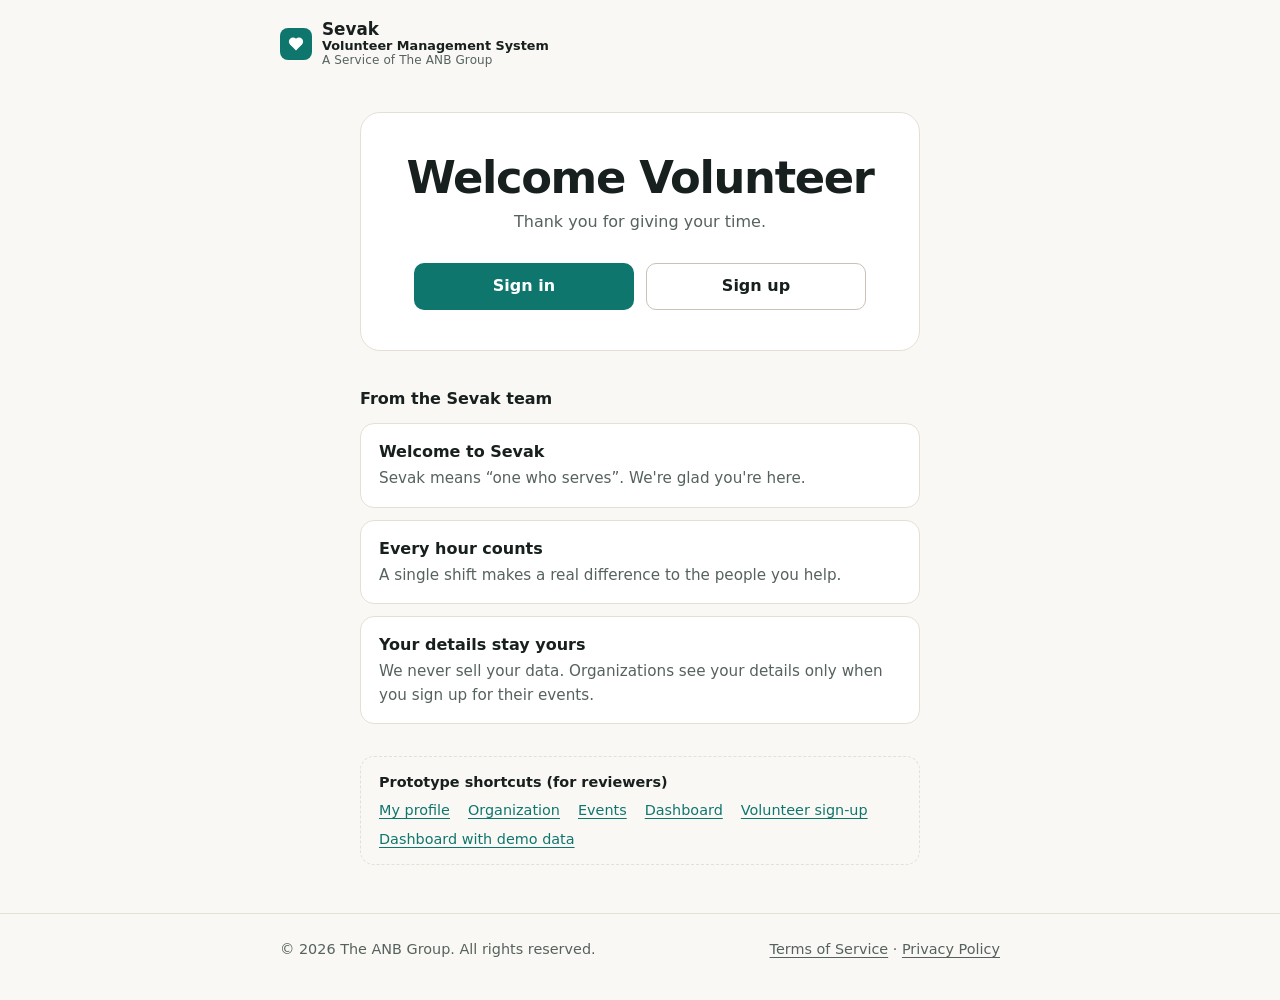
==== commit c2e80344: "Undo the red background on the home page Reverts 74fd18c (anbbala/sevak#3). The home page goes back " ====
--- a/index.html
+++ b/index.html
@@ -23,13 +23,6 @@
   </script>
   <link rel="stylesheet" href="app/app.css">
   <style>
-    :root { --page-bg: #f87171; }
-    @media (prefers-color-scheme: dark) {
-      :root:not([data-theme="light"]) { --page-bg: #7f1d1d; }
-    }
-    :root[data-theme="dark"] { --page-bg: #7f1d1d; }
-    body { background: var(--page-bg); }
-
     .welcome { width: min(560px, 100%); margin: 24px auto 0; }
     .welcome-sign {
       padding: 40px 28px;
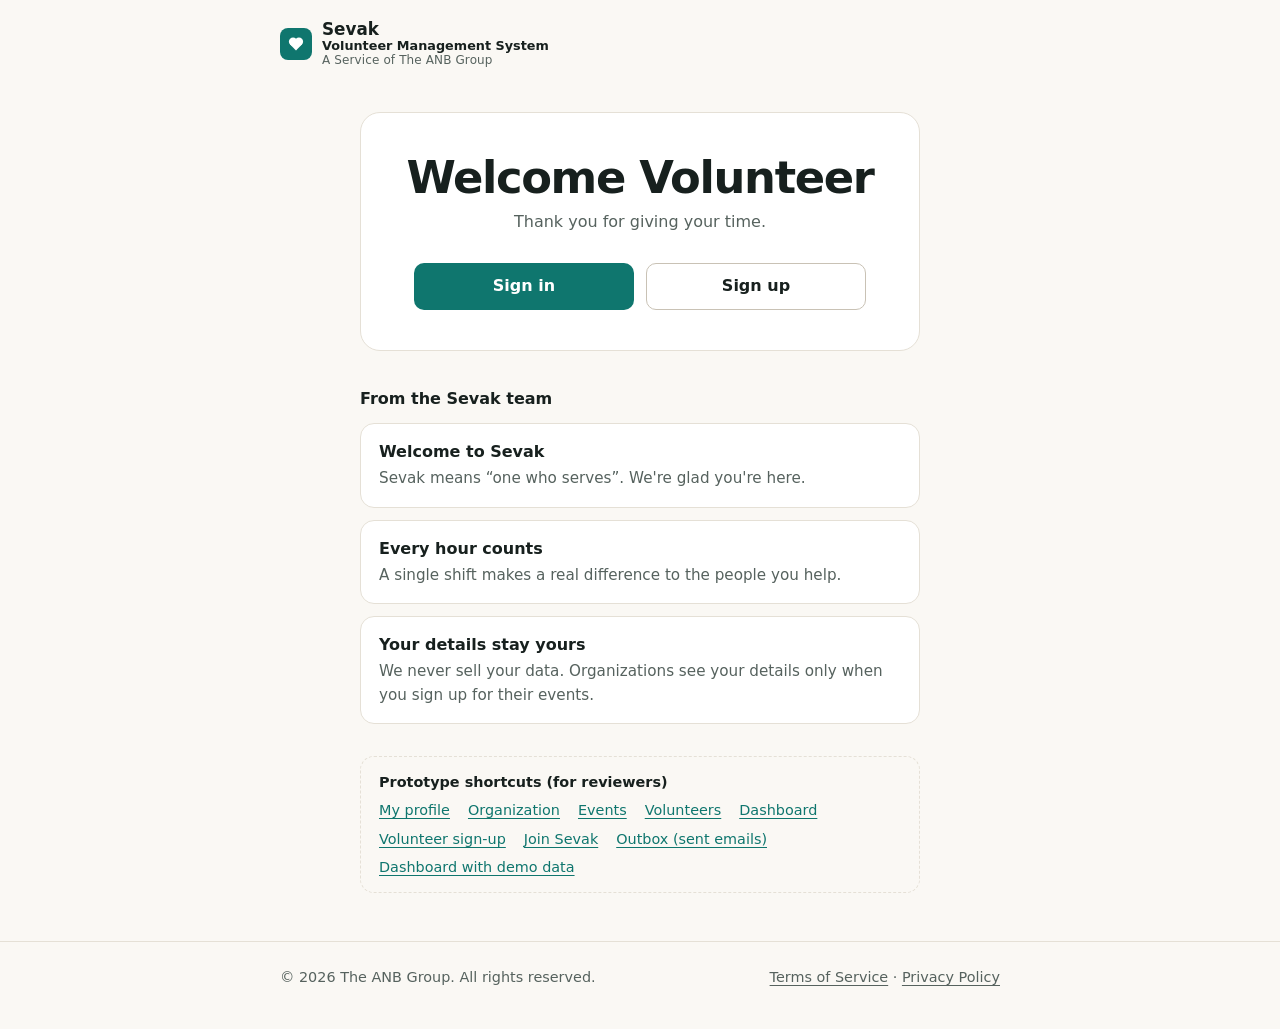
==== commit cc752e99: "Join by invitation or request; Volunteers page, outbox and a ⋯ Manage menu Volunteers now join an or" ====
--- a/index.html
+++ b/index.html
@@ -79,7 +79,7 @@
         <p>Thank you for giving your time.</p>
         <div class="welcome-actions">
           <a class="btn btn-primary" href="app/signin.html">Sign in</a>
-          <a class="btn btn-secondary" href="app/profile.html">Sign up</a>
+          <a class="btn btn-secondary" href="app/join.html">Sign up</a>
         </div>
       </section>
 
@@ -106,8 +106,11 @@
           <li><a href="app/profile.html">My profile</a></li>
           <li><a href="app/organization.html">Organization</a></li>
           <li><a href="app/events.html">Events</a></li>
+          <li><a href="app/volunteers.html">Volunteers</a></li>
           <li><a href="app/dashboard.html">Dashboard</a></li>
           <li><a href="app/signup.html">Volunteer sign-up</a></li>
+          <li><a href="app/join.html">Join Sevak</a></li>
+          <li><a href="app/outbox.html">Outbox (sent emails)</a></li>
           <li><a href="app/dashboard.html?demo=1">Dashboard with demo data</a></li>
         </ul>
       </nav>
--- a/app/app.css
+++ b/app/app.css
@@ -144,6 +144,7 @@
 .banner-close:hover { background: var(--surface); color: var(--text); }
 .banner-close:focus-visible { outline: none; box-shadow: 0 0 0 3px var(--focus); }
 .banner strong { color: var(--accent); }
+.banner a { color: inherit; font-weight: 600; text-underline-offset: 3px; }
 .notice { background: var(--primary-soft); }
 .notice-warn { background: var(--accent-soft); }
 .notice p { margin: 0; }
@@ -802,6 +803,83 @@
   .action-bar .btn { flex: 1 1 auto; }
 }
 
+/* Joining: the Join page, profile notice, opportunities tabs, the event gate */
+.narrow { width: min(640px, 100%); }
+.join-ways > legend { margin-bottom: 12px; }
+.org-pick { display: grid; gap: 8px; max-height: 360px; margin: 12px 0 0; padding: 0; overflow-y: auto; list-style: none; }
+.org-pick-item { display: flex; align-items: center; gap: 12px; padding: 10px 12px; border: 1px solid var(--border); border-radius: 12px; background: var(--surface); cursor: pointer; }
+.org-pick-item:has(input:checked) { border-color: var(--primary); background: var(--primary-soft); box-shadow: inset 0 0 0 1px var(--primary); }
+.org-pick-item:has(input:disabled) { opacity: 0.7; cursor: default; }
+.org-pick-item:has(input:focus-visible) { box-shadow: 0 0 0 3px var(--focus); }
+.org-pick-item input { flex: none; width: 18px; height: 18px; margin: 0; accent-color: var(--primary); }
+.org-pick-text { flex: 1 1 auto; min-width: 0; display: grid; gap: 2px; }
+.join-alt { margin: 16px 0 0; font-size: 0.92rem; color: var(--muted); }
+.join-alt a, .join-notice a, .team-doors-line a, .browse-hint a, .member-strip a { color: var(--primary); font-weight: 600; text-underline-offset: 3px; }
+.join-notice { margin-bottom: 16px; }
+.team-doors-line { margin: 8px 0 0; font-size: 0.92rem; }
+.browse-hint { margin: 0 0 12px; }
+.org-tabs { margin: 4px 0 12px; }
+.member-strip { margin: 0 0 12px; font-size: 0.92rem; color: var(--muted); }
+.member-strip p { margin: 0; }
+.member-strip strong { color: var(--text); }
+.opp-join { margin: 2px 0 0; font-size: 0.8rem; font-weight: 700; color: var(--accent); }
+.opp-join.is-pending { color: var(--muted); }
+#discover-empty p { margin: 0 0 10px; }
+.member-hint { margin: 6px 0 0; color: var(--accent); font-weight: 600; }
+.join-gate .section-title { float: none; margin-bottom: 6px; }
+.join-gate p { margin: 0 0 10px; }
+.join-gate .field { margin-bottom: 10px; }
+
+/* Manage → Volunteers */
+.person-list { display: grid; gap: 8px; margin: 12px 0 0; padding: 0; list-style: none; clear: both; }
+#show-all-members { margin-top: 10px; }
+.person { display: grid; grid-template-columns: 44px minmax(0, 1fr) auto; align-items: center; gap: 4px 12px; padding: 10px 12px; border: 1px solid var(--border); border-radius: 12px; background: var(--surface); }
+.person:focus { outline: none; }
+.person-pic { display: grid; place-items: center; width: 44px; height: 44px; overflow: hidden; border-radius: 50%; background: var(--primary-soft); color: var(--primary); font-weight: 700; }
+.person-pic img { width: 100%; height: 100%; object-fit: cover; }
+.person-text { display: grid; gap: 1px; min-width: 0; overflow-wrap: anywhere; }
+.person-detail { margin: 2px 0 0; font-size: 0.9rem; color: var(--muted); }
+.person-actions { display: flex; flex-wrap: wrap; justify-content: flex-end; gap: 6px 10px; }
+.copy-row { display: flex; gap: 8px; }
+.copy-row input { flex: 1 1 auto; min-width: 0; }
+.check-row { display: flex; align-items: flex-start; gap: 10px; margin-top: 16px; cursor: pointer; }
+.check-row input { width: 18px; height: 18px; margin: 3px 0 0; accent-color: var(--primary); }
+.section > .section-title + .person-list, .section > .section-title + .empty { clear: both; }
+
+/* Prototype outbox */
+.mail-list { display: grid; gap: 10px; margin: 16px 0 0; padding: 0; list-style: none; }
+.mail { padding: 14px 16px; border: 1px solid var(--border); border-radius: 12px; background: var(--surface); }
+.mail-head { display: flex; flex-wrap: wrap; justify-content: space-between; gap: 4px 12px; }
+.mail-to { margin: 2px 0 6px; font-size: 0.88rem; color: var(--muted); }
+.mail-body { margin: 0 0 10px; }
+.mail-link { margin: 6px 0 0; overflow-wrap: anywhere; }
+
+@media (max-width: 600px) {
+  .person { grid-template-columns: 40px minmax(0, 1fr); }
+  .person-pic { width: 40px; height: 40px; }
+  .person-actions { grid-column: 2; justify-content: flex-start; }
+}
+
+/* The "⋯" menu with the Manage links (header on wide screens, "More" in the phone bar) */
+.nav-more { position: relative; }
+.nav-more-btn { position: relative; display: inline-grid; place-items: center; width: 40px; height: 40px; padding: 0; border: 0; border-radius: 10px; background: none; color: var(--muted); cursor: pointer; }
+.nav-more-btn svg { width: 22px; height: 22px; }
+.nav-more-btn:hover { background: var(--surface); color: var(--text); }
+.nav-more-btn[aria-expanded="true"] { background: var(--primary-soft); color: var(--primary); }
+.nav-more-btn:focus-visible { outline: none; box-shadow: 0 0 0 3px var(--focus); }
+.nav-more-btn .nav-count { position: absolute; top: 0; right: -2px; margin: 0; }
+.more-menu { position: absolute; top: calc(100% + 6px); right: 0; z-index: 40; display: grid; gap: 2px; min-width: 210px; padding: 6px; border: 1px solid var(--border); border-radius: 12px; background: var(--surface); box-shadow: 0 12px 32px -12px rgba(0, 0, 0, 0.3); }
+.more-menu[hidden] { display: none; }
+.more-menu-label { margin: 4px 12px; font-size: 0.72rem; font-weight: 700; letter-spacing: 0.06em; text-transform: uppercase; color: var(--muted); }
+.app-nav .more-menu a, .tab-bar .more-menu a { display: flex; align-items: center; justify-content: space-between; gap: 12px; padding: 10px 12px; border-radius: 8px; color: var(--text); font-size: 0.95rem; font-weight: 600; text-decoration: none; }
+.app-nav .more-menu a:hover, .tab-bar .more-menu a:hover { background: var(--bg); }
+.app-nav .more-menu a[aria-current="page"], .tab-bar .more-menu a[aria-current="page"] { color: var(--primary); background: var(--primary-soft); }
+.more-menu a:focus-visible { outline: none; box-shadow: inset 0 0 0 3px var(--focus); }
+.tab-more { display: flex; flex: 1 1 0; min-width: 0; }
+.tab-more-btn { width: 100%; padding: 0; border: 0; background: none; font: inherit; cursor: pointer; }
+.tab-more-btn.is-current, .tab-more-btn[aria-expanded="true"] { color: var(--primary); }
+.tab-more .more-menu { position: fixed; top: auto; right: 8px; bottom: calc(64px + env(safe-area-inset-bottom, 0px) + 8px); }
+
 /* Menu count and the phone bottom bar */
 .nav-count { display: inline-grid; place-items: center; min-width: 18px; height: 18px; margin-left: 6px; padding: 0 5px; border-radius: 999px; background: var(--primary); color: var(--on-primary); font-size: 0.72rem; font-weight: 700; line-height: 1; vertical-align: 1px; }
 .tab-bar { display: none; }
@@ -816,7 +894,7 @@
   .tab-bar-item .nav-count { position: absolute; top: 6px; left: calc(50% + 6px); margin: 0; }
   .tab-bar-label { white-space: nowrap; }
   /* The header keeps only what the bar doesn't have. */
-  .nav-main, .nav-manage-elsewhere { display: none; }
+  .nav-main, .nav-more { display: none; }
   .has-tab-bar .save-bar, .has-tab-bar .action-bar { bottom: calc(64px + env(safe-area-inset-bottom, 0px)); }
 }
 
@@ -907,10 +985,13 @@
   .grid .span-2 { grid-column: auto; }
   .row { grid-template-columns: 1fr; }
   .event-item { grid-template-columns: minmax(0, 1fr); }
-  .app-nav { gap: 2px 0; flex: 1 1 100%; }
+  .app-nav { gap: 2px 0; flex: 1 1 100%; min-width: 0; }
   .nav-group { gap: 0; }
   .nav-manage { flex: 1 1 100%; padding-left: 0; border-left: 0; }
-  .nav-label { margin: 0 4px 0 6px; }
+  /* The bottom bar has the same links; these scroll if still too wide. */
+  .nav-label { display: none; }
+  .nav-manage { min-width: 0; max-width: 100%; overflow-x: auto; scrollbar-width: none; }
+  .nav-manage a { flex: none; }
   .app-nav a { padding: 6px 6px; font-size: 0.84rem; white-space: nowrap; }
   .kpi-row { grid-template-columns: repeat(2, minmax(0, 1fr)); }
   .shift-choice { grid-template-columns: 22px minmax(0, 1fr); }
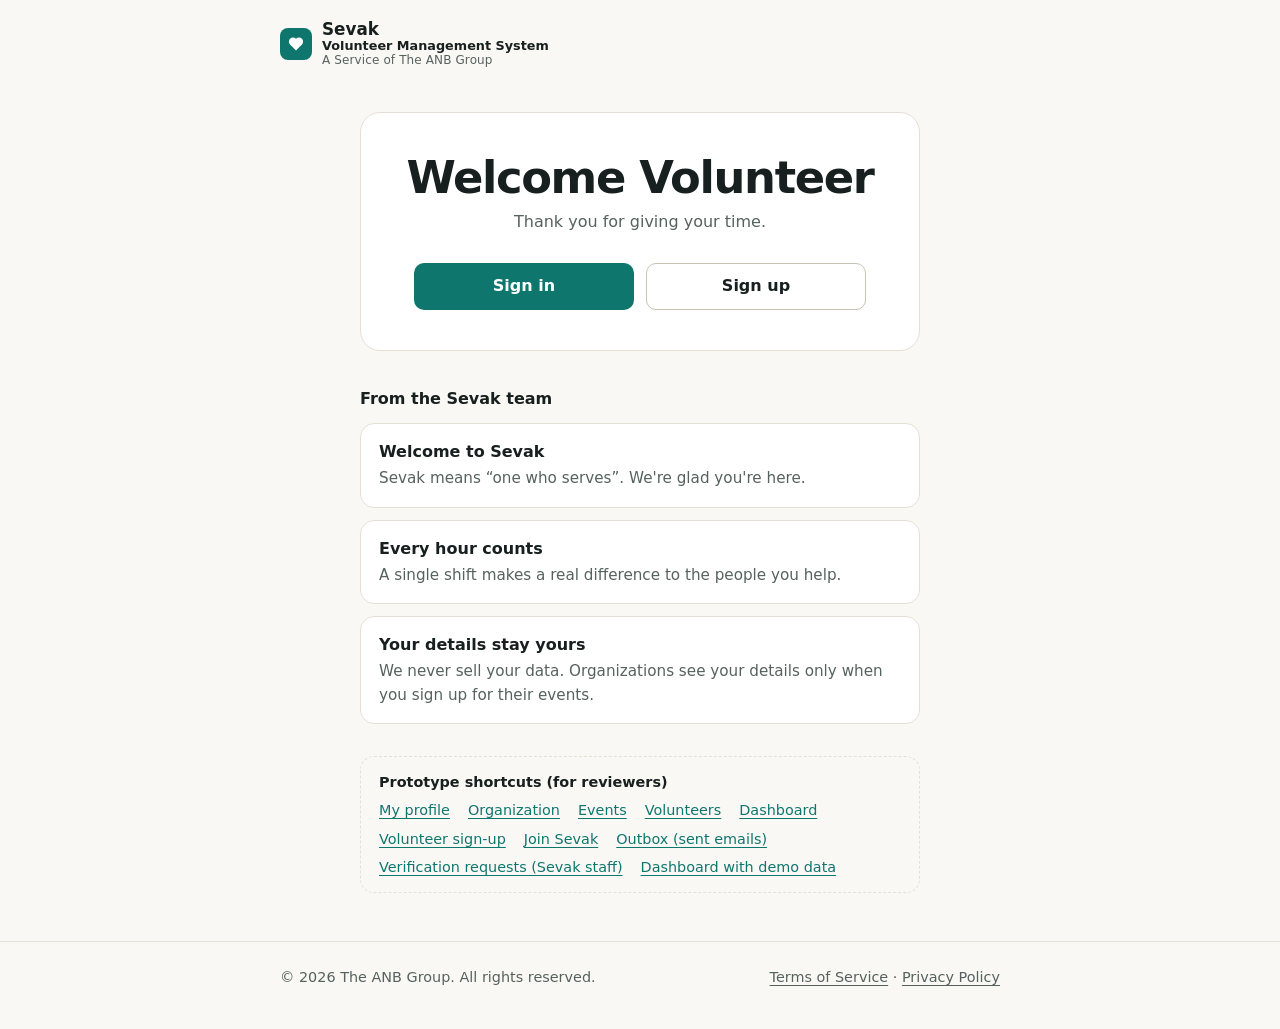
==== commit ae9bff18: "Organization verification: request, review, verified listing An organization's Admin can now ask Sev" ====
--- a/index.html
+++ b/index.html
@@ -111,6 +111,7 @@
           <li><a href="app/signup.html">Volunteer sign-up</a></li>
           <li><a href="app/join.html">Join Sevak</a></li>
           <li><a href="app/outbox.html">Outbox (sent emails)</a></li>
+          <li><a href="app/review.html">Verification requests (Sevak staff)</a></li>
           <li><a href="app/dashboard.html?demo=1">Dashboard with demo data</a></li>
         </ul>
       </nav>
--- a/app/app.css
+++ b/app/app.css
@@ -273,6 +273,8 @@
 .btn-secondary { background: var(--surface); color: var(--text); border-color: var(--input-border); }
 .btn-secondary:hover { border-color: var(--primary); }
 .btn-link { min-height: 0; padding: 4px 0; background: none; color: var(--primary); text-decoration: underline; text-underline-offset: 3px; }
+.btn-danger { background: var(--surface); color: var(--danger); border-color: var(--danger); }
+.btn-danger:hover { background: var(--danger-soft); }
 .btn-danger-link { min-height: 0; padding: 4px 0; background: none; color: var(--danger); text-decoration: underline; text-underline-offset: 3px; }
 
 /* Repeating rows (affiliations) */
@@ -350,6 +352,7 @@
 }
 .badge-published { background: var(--primary-soft); color: var(--primary); border-color: transparent; }
 .badge-draft { background: var(--accent-soft); color: var(--accent); border-color: transparent; }
+.badge-danger { background: var(--danger-soft); color: var(--danger); border-color: transparent; }
 .badge-inactive { background: transparent; color: var(--muted); border-style: dashed; }
 .event-item.is-inactive h3 a { color: var(--muted); }
 .show-inactive { display: inline-flex; align-items: center; gap: 8px; margin-top: 12px; font-size: 0.9rem; color: var(--muted); cursor: pointer; }
@@ -825,6 +828,27 @@
 .opp-join { margin: 2px 0 0; font-size: 0.8rem; font-weight: 700; color: var(--accent); }
 .opp-join.is-pending { color: var(--muted); }
 #discover-empty p { margin: 0 0 10px; }
+/* Organization verification (organization.html, review.html) */
+.verify-box { margin-bottom: 20px; }
+.verify-head { display: flex; flex-wrap: wrap; align-items: center; gap: 8px 12px; margin-bottom: 6px; }
+.verify-head .section-title { float: none; width: auto; margin: 0; }
+.verify-text { margin: 0 0 12px; color: var(--muted); }
+.verify-evidence { list-style: none; margin: 0 0 12px; padding: 0; display: grid; gap: 6px; }
+.verify-evidence li { display: flex; flex-wrap: wrap; gap: 2px 8px; overflow-wrap: anywhere; }
+.verify-label { font-weight: 600; min-width: 11em; }
+.verify-note { margin: 0 0 12px; font-style: italic; overflow-wrap: anywhere; }
+.verify-proto { margin: 0 0 12px; }
+.verify-box .field { margin: 12px 0; }
+.review-list { clear: both; list-style: none; margin: 0; padding: 0; display: grid; gap: 12px; }
+.review-item { padding: 16px; border: 1px solid var(--border); border-radius: 12px; background: var(--surface); }
+.review-item h3 { margin: 0 0 4px; font-size: 1.05rem; }
+.review-item .verify-evidence { margin-top: 10px; }
+.review-actions { display: flex; flex-wrap: wrap; gap: 8px 12px; align-items: center; margin-top: 12px; }
+.review-reject { margin-top: 12px; }
+.review-reject[hidden] { display: none; }
+.team-edit-hint { margin: 8px 0 0; padding: 8px 12px; border-radius: 8px; background: var(--primary-soft); color: var(--text); font-size: 0.92rem; }
+.team-edit-hint a { font-weight: 600; }
+.way-in-demo { display: flex; flex-wrap: wrap; align-items: center; gap: 8px 12px; margin: 0 0 20px; }
 .member-hint { margin: 6px 0 0; color: var(--accent); font-weight: 600; }
 .join-gate .section-title { float: none; margin-bottom: 6px; }
 .join-gate p { margin: 0 0 10px; }
